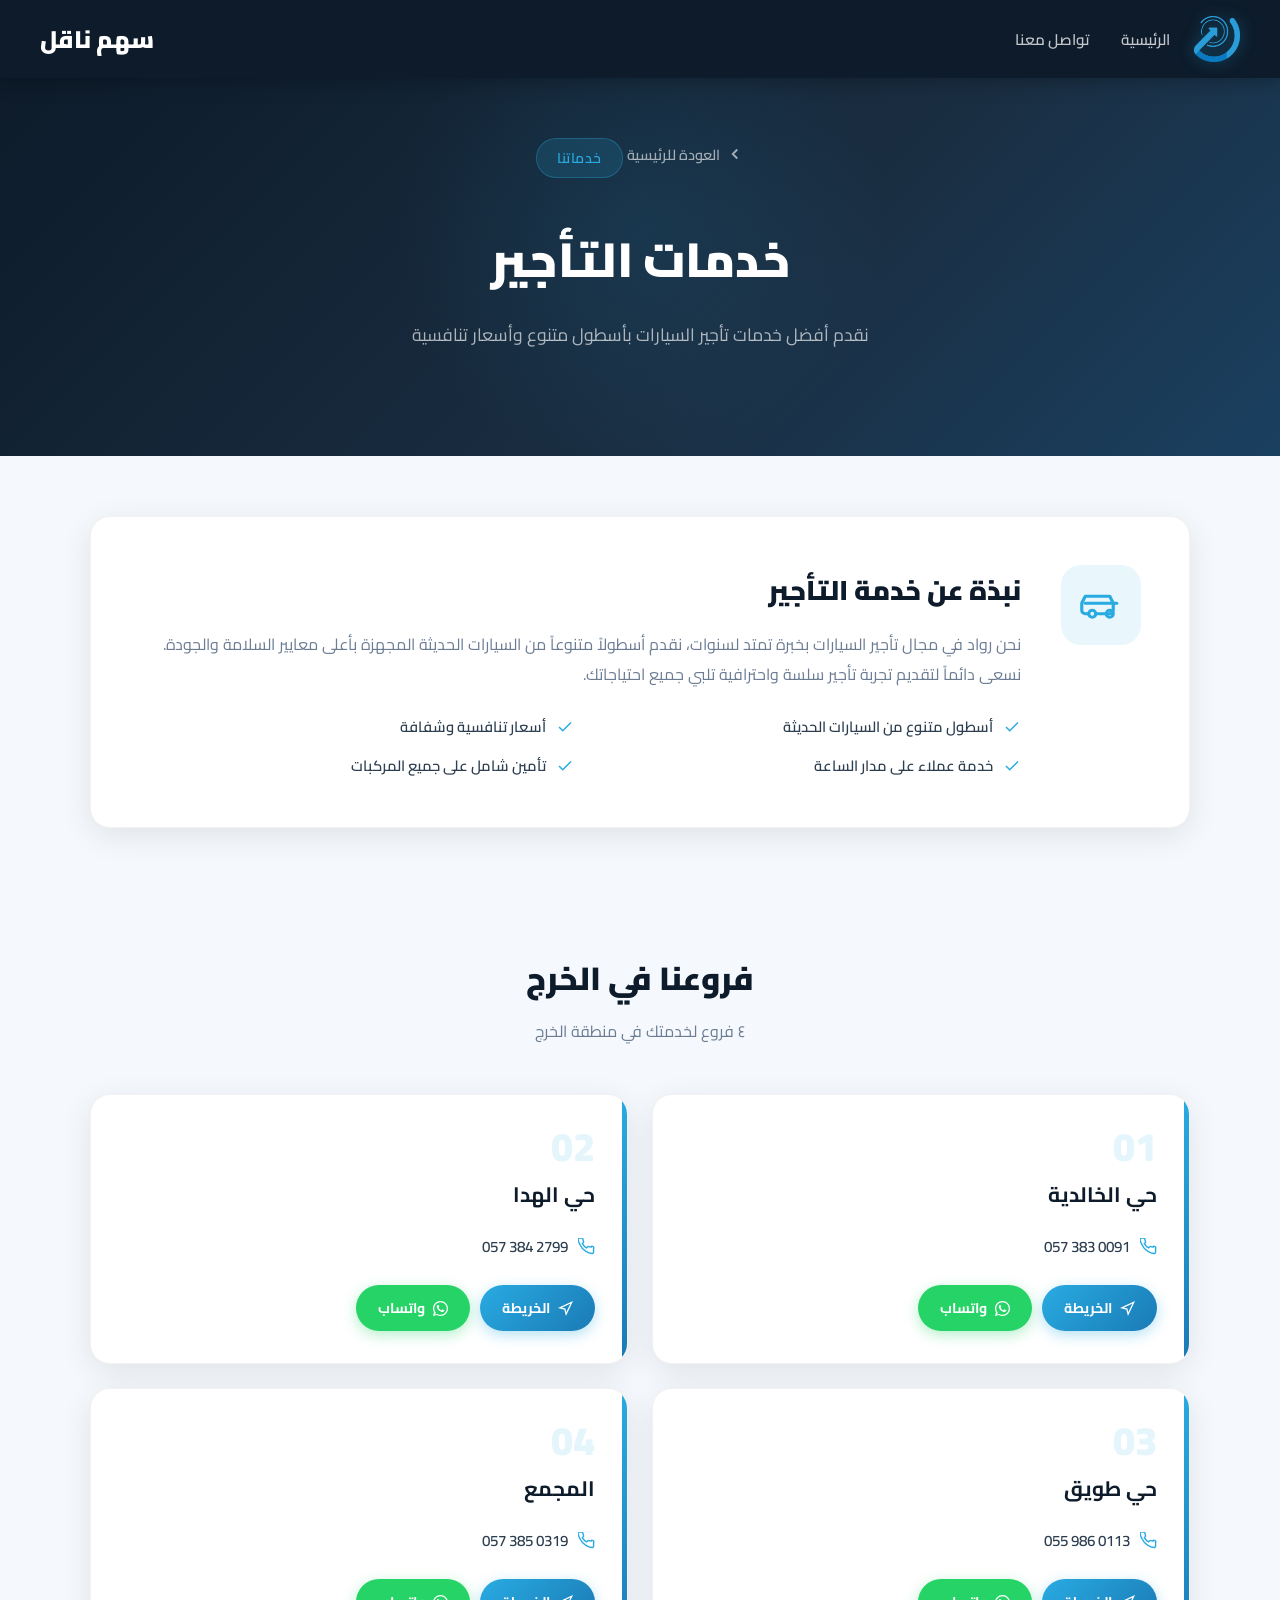
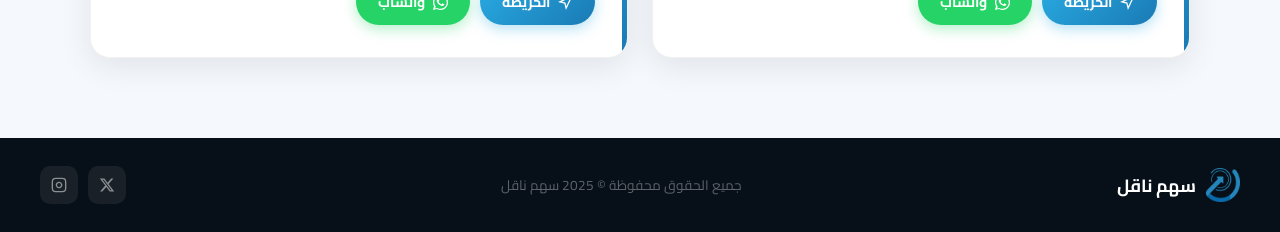
==== rental.html @ f38960c4 "8" ====
<!DOCTYPE html>
<html lang="ar" dir="rtl">
<head>
    <meta charset="UTF-8">
    <meta name="viewport" content="width=device-width, initial-scale=1.0">
    <title>خدمات التأجير — سهم ناقل</title>
    <link href="https://fonts.googleapis.com/css2?family=Cairo:wght@400;600;700;900&display=swap" rel="stylesheet">
    <link rel="icon" type="image/png" href="logo.png">
    <link rel="stylesheet" href="style.css">
    <link rel="stylesheet" href="rental.css">
</head>
<body>

    <!-- HEADER -->
    <header>
        <div class="header-inner">
            <div class="header-left">
                <img src="logo.png" alt="سهم ناقل" class="logo">
                <nav>
                    <a href="index.html">الرئيسية</a>
                    <a href="index.html#contact">تواصل معنا</a>
                </nav>
            </div>
            <div class="header-right">
                <span class="company-name">سهم ناقل</span>
            </div>
        </div>
    </header>

    <!-- HERO -->
    <section class="rental-hero">
        <div class="rental-hero-content">
            <a href="index.html" class="back-link">
                <svg viewBox="0 0 24 24" fill="none" stroke="currentColor" stroke-width="2.5"><polyline points="15 18 9 12 15 6"/></svg>
                العودة للرئيسية
            </a>
            <p class="hero-tag">خدماتنا</p>
            <h1>خدمات التأجير</h1>
            <p class="hero-sub">نقدم أفضل خدمات تأجير السيارات بأسطول متنوع وأسعار تنافسية</p>
        </div>
    </section>

    <!-- ABOUT -->
    <section class="rental-about">
        <div class="rental-container">
            <div class="about-card">
                <div class="about-icon">
                    <svg viewBox="0 0 24 24" fill="none" stroke="currentColor" stroke-width="1.8" stroke-linecap="round" stroke-linejoin="round"><path d="M5 17H3a2 2 0 01-2-2v-4l2-4h14l2 4v4a2 2 0 01-2 2h-2"/><circle cx="7" cy="17" r="2"/><circle cx="17" cy="17" r="2"/><path d="M9 17h6"/><path d="M3 11h18"/></svg>
                </div>
                <div class="about-text">
                    <h2>نبذة عن خدمة التأجير</h2>
                    <p>نحن رواد في مجال تأجير السيارات بخبرة تمتد لسنوات، نقدم أسطولاً متنوعاً من السيارات الحديثة المجهزة بأعلى معايير السلامة والجودة. نسعى دائماً لتقديم تجربة تأجير سلسة واحترافية تلبي جميع احتياجاتك.</p>
                    <div class="about-features">
                        <div class="feature-item">
                            <svg viewBox="0 0 24 24" fill="none" stroke="currentColor" stroke-width="2"><polyline points="20 6 9 17 4 12"/></svg>
                            أسطول متنوع من السيارات الحديثة
                        </div>
                        <div class="feature-item">
                            <svg viewBox="0 0 24 24" fill="none" stroke="currentColor" stroke-width="2"><polyline points="20 6 9 17 4 12"/></svg>
                            أسعار تنافسية وشفافة
                        </div>
                        <div class="feature-item">
                            <svg viewBox="0 0 24 24" fill="none" stroke="currentColor" stroke-width="2"><polyline points="20 6 9 17 4 12"/></svg>
                            خدمة عملاء على مدار الساعة
                        </div>
                        <div class="feature-item">
                            <svg viewBox="0 0 24 24" fill="none" stroke="currentColor" stroke-width="2"><polyline points="20 6 9 17 4 12"/></svg>
                            تأمين شامل على جميع المركبات
                        </div>
                    </div>
                </div>
            </div>
        </div>
    </section>

    <!-- BRANCHES -->
    <section class="rental-branches">
        <div class="rental-container">
            <div class="section-header">
                <h2>فروعنا في الخرج</h2>
                <p>٤ فروع لخدمتك في منطقة الخرج</p>
            </div>

            <div class="branches-grid">

                <div class="branch-card">
                    <div class="branch-num">01</div>
                    <h3 class="branch-name">حي الخالدية</h3>
                    <div class="branch-info">
                        <div class="branch-detail">
                            <svg viewBox="0 0 24 24" fill="none" stroke="currentColor" stroke-width="2"><path d="M22 16.92v3a2 2 0 01-2.18 2 19.79 19.79 0 01-8.63-3.07A19.5 19.5 0 013.07 9.81a19.79 19.79 0 01-3.07-8.68A2 2 0 012 .18h3a2 2 0 012 1.72c.127.96.361 1.903.7 2.81a2 2 0 01-.45 2.11L6.09 7.91a16 16 0 006 6l1.27-1.27a2 2 0 012.11-.45c.907.339 1.85.573 2.81.7A2 2 0 0122 14.92z"/></svg>
                            <span dir="ltr">057 383 0091</span>
                        </div>
                    </div>
                    <div class="branch-btns">
                        <a href="https://maps.app.goo.gl/MuCkcdyz6CaAotH26" target="_blank" class="branch-map-btn">
                            <svg viewBox="0 0 24 24" fill="none" stroke="currentColor" stroke-width="2"><polygon points="3 11 22 2 13 21 11 13 3 11"/></svg>
                            الخريطة
                        </a>
                        <a href="https://wa.me/966573830091" target="_blank" class="branch-wa-btn">
                            <svg viewBox="0 0 24 24" fill="currentColor"><path d="M17.472 14.382c-.297-.149-1.758-.867-2.03-.967-.273-.099-.471-.148-.67.15-.197.297-.767.966-.94 1.164-.173.199-.347.223-.644.075-.297-.15-1.255-.463-2.39-1.475-.883-.788-1.48-1.761-1.653-2.059-.173-.297-.018-.458.13-.606.134-.133.298-.347.446-.52.149-.174.198-.298.298-.497.099-.198.05-.371-.025-.52-.075-.149-.669-1.612-.916-2.207-.242-.579-.487-.5-.669-.51-.173-.008-.371-.01-.57-.01-.198 0-.52.074-.792.372-.272.297-1.04 1.016-1.04 2.479 0 1.462 1.065 2.875 1.213 3.074.149.198 2.096 3.2 5.077 4.487.709.306 1.262.489 1.694.625.712.227 1.36.195 1.871.118.571-.085 1.758-.719 2.006-1.413.248-.694.248-1.289.173-1.413-.074-.124-.272-.198-.57-.347z"/><path d="M12 0C5.373 0 0 5.373 0 12c0 2.125.557 4.126 1.533 5.867L0 24l6.302-1.519A11.935 11.935 0 0012 24c6.627 0 12-5.373 12-12S18.627 0 12 0zm0 22c-1.846 0-3.574-.493-5.065-1.355L3.5 21.5l.878-3.348A9.953 9.953 0 012 12C2 6.477 6.477 2 12 2s10 4.477 10 10-4.477 10-10 10z"/></svg>
                            واتساب
                        </a>
                    </div>
                </div>

                <div class="branch-card">
                    <div class="branch-num">02</div>
                    <h3 class="branch-name">حي الهدا</h3>
                    <div class="branch-info">
                        <div class="branch-detail">
                            <svg viewBox="0 0 24 24" fill="none" stroke="currentColor" stroke-width="2"><path d="M22 16.92v3a2 2 0 01-2.18 2 19.79 19.79 0 01-8.63-3.07A19.5 19.5 0 013.07 9.81a19.79 19.79 0 01-3.07-8.68A2 2 0 012 .18h3a2 2 0 012 1.72c.127.96.361 1.903.7 2.81a2 2 0 01-.45 2.11L6.09 7.91a16 16 0 006 6l1.27-1.27a2 2 0 012.11-.45c.907.339 1.85.573 2.81.7A2 2 0 0122 14.92z"/></svg>
                            <span dir="ltr">057 384 2799</span>
                        </div>
                    </div>
                    <div class="branch-btns">
                        <a href="https://maps.app.goo.gl/yJGDzLQzuZHPY6g26" target="_blank" class="branch-map-btn">
                            <svg viewBox="0 0 24 24" fill="none" stroke="currentColor" stroke-width="2"><polygon points="3 11 22 2 13 21 11 13 3 11"/></svg>
                            الخريطة
                        </a>
                        <a href="https://wa.me/966573842799" target="_blank" class="branch-wa-btn">
                            <svg viewBox="0 0 24 24" fill="currentColor"><path d="M17.472 14.382c-.297-.149-1.758-.867-2.03-.967-.273-.099-.471-.148-.67.15-.197.297-.767.966-.94 1.164-.173.199-.347.223-.644.075-.297-.15-1.255-.463-2.39-1.475-.883-.788-1.48-1.761-1.653-2.059-.173-.297-.018-.458.13-.606.134-.133.298-.347.446-.52.149-.174.198-.298.298-.497.099-.198.05-.371-.025-.52-.075-.149-.669-1.612-.916-2.207-.242-.579-.487-.5-.669-.51-.173-.008-.371-.01-.57-.01-.198 0-.52.074-.792.372-.272.297-1.04 1.016-1.04 2.479 0 1.462 1.065 2.875 1.213 3.074.149.198 2.096 3.2 5.077 4.487.709.306 1.262.489 1.694.625.712.227 1.36.195 1.871.118.571-.085 1.758-.719 2.006-1.413.248-.694.248-1.289.173-1.413-.074-.124-.272-.198-.57-.347z"/><path d="M12 0C5.373 0 0 5.373 0 12c0 2.125.557 4.126 1.533 5.867L0 24l6.302-1.519A11.935 11.935 0 0012 24c6.627 0 12-5.373 12-12S18.627 0 12 0zm0 22c-1.846 0-3.574-.493-5.065-1.355L3.5 21.5l.878-3.348A9.953 9.953 0 012 12C2 6.477 6.477 2 12 2s10 4.477 10 10-4.477 10-10 10z"/></svg>
                            واتساب
                        </a>
                    </div>
                </div>

                <div class="branch-card">
                    <div class="branch-num">03</div>
                    <h3 class="branch-name">حي طويق</h3>
                    <div class="branch-info">
                        <div class="branch-detail">
                            <svg viewBox="0 0 24 24" fill="none" stroke="currentColor" stroke-width="2"><path d="M22 16.92v3a2 2 0 01-2.18 2 19.79 19.79 0 01-8.63-3.07A19.5 19.5 0 013.07 9.81a19.79 19.79 0 01-3.07-8.68A2 2 0 012 .18h3a2 2 0 012 1.72c.127.96.361 1.903.7 2.81a2 2 0 01-.45 2.11L6.09 7.91a16 16 0 006 6l1.27-1.27a2 2 0 012.11-.45c.907.339 1.85.573 2.81.7A2 2 0 0122 14.92z"/></svg>
                            <span dir="ltr">055 986 0113</span>
                        </div>
                    </div>
                    <div class="branch-btns">
                        <a href="https://maps.app.goo.gl/DfvDudQks58L1bej6" target="_blank" class="branch-map-btn">
                            <svg viewBox="0 0 24 24" fill="none" stroke="currentColor" stroke-width="2"><polygon points="3 11 22 2 13 21 11 13 3 11"/></svg>
                            الخريطة
                        </a>
                        <a href="https://wa.me/966559860113" target="_blank" class="branch-wa-btn">
                            <svg viewBox="0 0 24 24" fill="currentColor"><path d="M17.472 14.382c-.297-.149-1.758-.867-2.03-.967-.273-.099-.471-.148-.67.15-.197.297-.767.966-.94 1.164-.173.199-.347.223-.644.075-.297-.15-1.255-.463-2.39-1.475-.883-.788-1.48-1.761-1.653-2.059-.173-.297-.018-.458.13-.606.134-.133.298-.347.446-.52.149-.174.198-.298.298-.497.099-.198.05-.371-.025-.52-.075-.149-.669-1.612-.916-2.207-.242-.579-.487-.5-.669-.51-.173-.008-.371-.01-.57-.01-.198 0-.52.074-.792.372-.272.297-1.04 1.016-1.04 2.479 0 1.462 1.065 2.875 1.213 3.074.149.198 2.096 3.2 5.077 4.487.709.306 1.262.489 1.694.625.712.227 1.36.195 1.871.118.571-.085 1.758-.719 2.006-1.413.248-.694.248-1.289.173-1.413-.074-.124-.272-.198-.57-.347z"/><path d="M12 0C5.373 0 0 5.373 0 12c0 2.125.557 4.126 1.533 5.867L0 24l6.302-1.519A11.935 11.935 0 0012 24c6.627 0 12-5.373 12-12S18.627 0 12 0zm0 22c-1.846 0-3.574-.493-5.065-1.355L3.5 21.5l.878-3.348A9.953 9.953 0 012 12C2 6.477 6.477 2 12 2s10 4.477 10 10-4.477 10-10 10z"/></svg>
                            واتساب
                        </a>
                    </div>
                </div>

                <div class="branch-card">
                    <div class="branch-num">04</div>
                    <h3 class="branch-name">المجمع</h3>
                    <div class="branch-info">
                        <div class="branch-detail">
                            <svg viewBox="0 0 24 24" fill="none" stroke="currentColor" stroke-width="2"><path d="M22 16.92v3a2 2 0 01-2.18 2 19.79 19.79 0 01-8.63-3.07A19.5 19.5 0 013.07 9.81a19.79 19.79 0 01-3.07-8.68A2 2 0 012 .18h3a2 2 0 012 1.72c.127.96.361 1.903.7 2.81a2 2 0 01-.45 2.11L6.09 7.91a16 16 0 006 6l1.27-1.27a2 2 0 012.11-.45c.907.339 1.85.573 2.81.7A2 2 0 0122 14.92z"/></svg>
                            <span dir="ltr">057 385 0319</span>
                        </div>
                    </div>
                    <div class="branch-btns">
                        <a href="https://maps.app.goo.gl/ePwXiefKut1Sjyes8" target="_blank" class="branch-map-btn">
                            <svg viewBox="0 0 24 24" fill="none" stroke="currentColor" stroke-width="2"><polygon points="3 11 22 2 13 21 11 13 3 11"/></svg>
                            الخريطة
                        </a>
                        <a href="https://wa.me/966573850319" target="_blank" class="branch-wa-btn">
                            <svg viewBox="0 0 24 24" fill="currentColor"><path d="M17.472 14.382c-.297-.149-1.758-.867-2.03-.967-.273-.099-.471-.148-.67.15-.197.297-.767.966-.94 1.164-.173.199-.347.223-.644.075-.297-.15-1.255-.463-2.39-1.475-.883-.788-1.48-1.761-1.653-2.059-.173-.297-.018-.458.13-.606.134-.133.298-.347.446-.52.149-.174.198-.298.298-.497.099-.198.05-.371-.025-.52-.075-.149-.669-1.612-.916-2.207-.242-.579-.487-.5-.669-.51-.173-.008-.371-.01-.57-.01-.198 0-.52.074-.792.372-.272.297-1.04 1.016-1.04 2.479 0 1.462 1.065 2.875 1.213 3.074.149.198 2.096 3.2 5.077 4.487.709.306 1.262.489 1.694.625.712.227 1.36.195 1.871.118.571-.085 1.758-.719 2.006-1.413.248-.694.248-1.289.173-1.413-.074-.124-.272-.198-.57-.347z"/><path d="M12 0C5.373 0 0 5.373 0 12c0 2.125.557 4.126 1.533 5.867L0 24l6.302-1.519A11.935 11.935 0 0012 24c6.627 0 12-5.373 12-12S18.627 0 12 0zm0 22c-1.846 0-3.574-.493-5.065-1.355L3.5 21.5l.878-3.348A9.953 9.953 0 012 12C2 6.477 6.477 2 12 2s10 4.477 10 10-4.477 10-10 10z"/></svg>
                            واتساب
                        </a>
                    </div>
                </div>

            </div>
        </div>
    </section>

    <!-- FOOTER -->
    <footer>
        <div class="footer-inner">
            <div class="footer-brand">
                <img src="logo.png" alt="سهم ناقل" class="footer-logo">
                <span>سهم ناقل</span>
            </div>
            <p class="footer-copy">جميع الحقوق محفوظة &copy; 2025 سهم ناقل</p>
            <div class="social-links">
                <a href="#" class="social-btn">
                    <svg viewBox="0 0 24 24" fill="currentColor"><path d="M18.244 2.25h3.308l-7.227 8.26 8.502 11.24H16.17l-5.214-6.817L4.99 21.75H1.68l7.73-8.835L1.254 2.25H8.08l4.713 6.231zm-1.161 17.52h1.833L7.084 4.126H5.117z"/></svg>
                </a>
                <a href="#" class="social-btn">
                    <svg viewBox="0 0 24 24" fill="none" stroke="currentColor" stroke-width="2"><rect x="2" y="2" width="20" height="20" rx="5" ry="5"/><path d="M16 11.37A4 4 0 1112.63 8 4 4 0 0116 11.37z"/><line x1="17.5" y1="6.5" x2="17.51" y2="6.5"/></svg>
                </a>
            </div>
        </div>
    </footer>

</body>
</html>
---- style.css ----
:root {
    --blue: #29ABE2;
    --blue-dark: #1a7ab5;
    --navy: #0d1b2a;
    --navy-mid: #1a2e42;
    --text: #2c3e50;
    --text-light: #6b7c93;
    --bg: #f5f8fc;
    --white: #ffffff;
    --radius: 20px;
    --shadow: 0 8px 32px rgba(0,0,0,0.09);
}

* { margin: 0; padding: 0; box-sizing: border-box; }

/* ===== SPLASH SCREEN ===== */
#splash {
    position: fixed;
    inset: 0;
    background: var(--navy);
    display: flex;
    align-items: center;
    justify-content: center;
    z-index: 9999;
    transition: opacity 0.7s ease, transform 0.7s ease;
}

#splash-logo {
    width: min(55vw, 55vh);
    height: min(55vw, 55vh);
    object-fit: contain;
    animation: splashPulse 1.4s ease forwards;
    filter: drop-shadow(0 0 60px rgba(41,171,226,0.5));
}

@keyframes splashPulse {
    0%   { opacity: 0; transform: scale(0.5) rotate(-180deg); }
    55%  { opacity: 1; transform: scale(1.08) rotate(8deg); }
    75%  { transform: scale(0.97) rotate(-3deg); }
    100% { opacity: 1; transform: scale(1) rotate(0deg); }
}

#splash.splash-hide {
    opacity: 0;
    transform: scale(1.08);
    pointer-events: none;
}

html { scroll-behavior: smooth; }

body {
    font-family: 'Cairo', sans-serif;
    background: var(--bg);
    color: var(--text);
    direction: rtl;
}

/* ===== HEADER ===== */
header {
    background: var(--navy);
    padding: 16px 40px;
    position: sticky;
    top: 0;
    z-index: 100;
    box-shadow: 0 2px 20px rgba(0,0,0,0.3);
}

.header-inner {
    max-width: 1200px;
    margin: 0 auto;
    display: flex;
    align-items: center;
    justify-content: space-between;
}

.header-left {
    display: flex;
    align-items: center;
    gap: 24px;
}

.header-right {
    display: flex;
    align-items: center;
    gap: 12px;
}

html[lang="ar"] .header-right {
    flex-direction: row-reverse;
}

.logo {
    width: 46px;
    height: 46px;
    object-fit: contain;
    filter: drop-shadow(0 0 8px rgba(41,171,226,0.4));
}

.company-name {
    font-size: 1.5rem;
    font-weight: 900;
    color: var(--white);
}

nav { display: flex; gap: 32px; }

.lang-btn {
    background: transparent;
    border: 1.5px solid rgba(255,255,255,0.35);
    color: rgba(255,255,255,0.75);
    padding: 5px 16px;
    border-radius: 20px;
    font-family: 'Cairo', sans-serif;
    font-size: 0.85rem;
    font-weight: 700;
    cursor: pointer;
    transition: background 0.2s, border-color 0.2s, color 0.2s;
    letter-spacing: 0.5px;
}

.lang-btn:hover {
    background: var(--blue);
    border-color: var(--blue);
    color: var(--white);
}

nav a {
    color: rgba(255,255,255,0.75);
    text-decoration: none;
    font-size: 0.95rem;
    font-weight: 600;
    transition: color 0.2s;
}

nav a:hover { color: var(--blue); }

/* ===== HERO ===== */
.hero {
    background: linear-gradient(135deg, var(--navy) 0%, var(--navy-mid) 60%, #1a4060 100%);
    min-height: 480px;
    display: flex;
    align-items: center;
    justify-content: center;
    text-align: center;
    position: relative;
    overflow: hidden;
    padding: 80px 24px;
}

.hero::before {
    content: '';
    position: absolute;
    width: 600px;
    height: 600px;
    background: radial-gradient(circle, rgba(41,171,226,0.12) 0%, transparent 70%);
    top: -150px;
    left: 50%;
    transform: translateX(-50%);
    pointer-events: none;
}

.hero::after {
    content: '';
    position: absolute;
    inset: 0;
    background: url("data:image/svg+xml,%3Csvg width='60' height='60' viewBox='0 0 60 60' xmlns='http://www.w3.org/2000/svg'%3E%3Cg fill='none' fill-rule='evenodd'%3E%3Cg fill='%2329ABE2' fill-opacity='0.03'%3E%3Cpath d='M36 34v-4h-2v4h-4v2h4v4h2v-4h4v-2h-4zm0-30V0h-2v4h-4v2h4v4h2V6h4V4h-4zM6 34v-4H4v4H0v2h4v4h2v-4h4v-2H6zM6 4V0H4v4H0v2h4v4h2V6h4V4H6z'/%3E%3C/g%3E%3C/g%3E%3C/svg%3E");
    pointer-events: none;
}

.hero-content {
    position: relative;
    z-index: 2;
    max-width: 700px;
}

/* ===== HERO ROTATING TEXT ===== */
#hero-rotating {
    display: inline-block;
    color: var(--blue);
    transition: opacity 0.4s ease, transform 0.4s ease;
}

#hero-rotating.hero-fade-out {
    opacity: 0;
    transform: translateY(12px);
}

.hero-tag {
    display: inline-block;
    background: rgba(41,171,226,0.15);
    color: var(--blue);
    border: 1px solid rgba(41,171,226,0.3);
    padding: 6px 20px;
    border-radius: 50px;
    font-size: 0.88rem;
    font-weight: 600;
    margin-bottom: 24px;
    letter-spacing: 0.5px;
}

.hero-content h1 {
    font-size: clamp(2.2rem, 5vw, 3.5rem);
    font-weight: 900;
    color: var(--white);
    line-height: 1.25;
    margin-bottom: 18px;
}

.hero-sub {
    color: rgba(255,255,255,0.65);
    font-size: 1.1rem;
    margin-bottom: 36px;
    line-height: 1.7;
}

.hero-btn {
    display: inline-block;
    background: linear-gradient(135deg, var(--blue), var(--blue-dark));
    color: var(--white);
    text-decoration: none;
    padding: 15px 40px;
    border-radius: 50px;
    font-size: 1rem;
    font-weight: 700;
    box-shadow: 0 8px 24px rgba(41,171,226,0.4);
    transition: transform 0.2s, box-shadow 0.2s;
}

.hero-btn:hover {
    transform: translateY(-2px);
    box-shadow: 0 12px 32px rgba(41,171,226,0.5);
}

/* ===== SERVICES SECTION ===== */
#services {
    max-width: 1150px;
    margin: 70px auto;
    padding: 0 24px;
}

.section-header {
    text-align: center;
    margin-bottom: 48px;
}

.section-header h2 {
    font-size: 2rem;
    font-weight: 900;
    color: var(--navy);
    margin-bottom: 8px;
}

.section-header p {
    color: var(--text-light);
    font-size: 1rem;
}

/* ===== CARDS GRID ===== */
.cards-grid {
    display: grid;
    grid-template-columns: repeat(2, 1fr);
    gap: 24px;
}

/* ===== CARD ===== */
.card {
    position: relative;
    background: var(--white);
    border-radius: var(--radius);
    min-height: 280px;
    display: flex;
    align-items: center;
    justify-content: center;
    box-shadow: var(--shadow);
    overflow: hidden;
    cursor: pointer;
    transition: transform 0.3s ease, box-shadow 0.3s ease;
    border: 1px solid rgba(0,0,0,0.05);
}

.card:hover {
    transform: translateY(-6px);
    box-shadow: 0 20px 50px rgba(41,171,226,0.18);
}

.card-accent {
    position: absolute;
    top: 0;
    right: 0;
    width: 5px;
    height: 100%;
    background: linear-gradient(180deg, var(--blue), var(--blue-dark));
    border-radius: 0 var(--radius) var(--radius) 0;
    transition: width 0.3s ease;
}

.card:hover .card-accent { width: 100%; border-radius: 0; }

.card-content {
    text-align: center;
    padding: 32px;
    position: relative;
    z-index: 1;
    transition: opacity 0.3s ease, transform 0.3s ease;
}

.card-num {
    font-size: 3.5rem;
    font-weight: 900;
    color: var(--blue);
    opacity: 0.12;
    line-height: 1;
    margin-bottom: 12px;
}

.card-content h3 {
    font-size: 1.7rem;
    font-weight: 700;
    color: var(--navy);
    margin-bottom: 10px;
}

.card-desc {
    color: var(--text-light);
    font-size: 0.92rem;
    line-height: 1.6;
}

/* ===== CARD ICON ===== */
.card-icon {
    width: 72px;
    height: 72px;
    background: rgba(41,171,226,0.1);
    border-radius: 20px;
    display: flex;
    align-items: center;
    justify-content: center;
    margin: 0 auto 16px;
    transition: background 0.3s ease;
}

.card-icon svg {
    width: 38px;
    height: 38px;
    color: var(--blue);
    transition: color 0.3s ease;
}

.card:hover .card-icon { background: rgba(255,255,255,0.15); }
.card:hover .card-icon svg { color: var(--white); }

/* ===== OVERLAY ===== */
.card-overlay {
    position: absolute;
    inset: 0;
    display: flex;
    flex-direction: column;
    align-items: center;
    justify-content: center;
    gap: 14px;
    opacity: 0;
    transition: opacity 0.35s ease;
    z-index: 2;
    padding: 28px;
}

.card:hover .card-overlay { opacity: 1; }
.card:hover .card-content { opacity: 0; transform: scale(0.95); }
.card.card-no-overlay:hover .card-content { opacity: 1; transform: scale(1); }

.overlay-title {
    color: rgba(255,255,255,0.9);
    font-size: 1rem;
    font-weight: 700;
    margin-bottom: 4px;
}

.option-btn {
    display: flex;
    align-items: center;
    justify-content: center;
    gap: 10px;
    width: 75%;
    padding: 13px 24px;
    border-radius: 50px;
    font-family: 'Cairo', sans-serif;
    font-size: 1rem;
    font-weight: 700;
    text-decoration: none;
    transition: transform 0.2s ease, background 0.2s ease, color 0.2s ease, box-shadow 0.2s ease;
    background: var(--white);
    color: var(--blue-dark);
}

.option-btn svg {
    width: 18px;
    height: 18px;
    flex-shrink: 0;
}

.option-btn.outline {
    background: transparent;
    color: var(--white);
    border: 2px solid rgba(255,255,255,0.6);
}

/* Maintenance overlay */
.maintenance-icon {
    width: 64px;
    height: 64px;
    background: rgba(255,255,255,0.15);
    border-radius: 50%;
    display: flex;
    align-items: center;
    justify-content: center;
    margin-bottom: 4px;
}

.maintenance-icon svg {
    width: 30px;
    height: 30px;
    color: var(--white);
}

.overlay-sub {
    color: rgba(255,255,255,0.6);
    font-size: 0.82rem;
    margin-top: -6px;
}

/* Login overlay */
.login-overlay { gap: 10px; }

.login-input {
    width: 80%;
    padding: 10px 18px;
    border-radius: 50px;
    border: 1.5px solid rgba(255,255,255,0.35);
    background: rgba(255,255,255,0.12);
    color: var(--white);
    font-family: 'Cairo', sans-serif;
    font-size: 0.88rem;
    text-align: center;
    outline: none;
    transition: border-color 0.2s, background 0.2s;
    pointer-events: auto;
}

.login-input::placeholder { color: rgba(255,255,255,0.5); }

.login-input:focus {
    border-color: rgba(255,255,255,0.75);
    background: rgba(255,255,255,0.2);
}

.login-btn { width: 80%; margin-top: 2px; }

.option-btn:hover {
    transform: scale(1.05);
    background: var(--white);
    color: var(--navy);
    box-shadow: 0 6px 24px rgba(255,255,255,0.55);
}

.option-btn.outline:hover {
    transform: scale(1.05);
    background: var(--blue);
    border-color: var(--blue);
    color: var(--white);
    box-shadow: 0 6px 20px rgba(41,171,226,0.45);
}

/* ===== CONTACT SECTION ===== */
.contact-section {
    background: var(--navy);
    padding: 80px 24px;
    margin-top: 20px;
}

.contact-inner {
    max-width: 1100px;
    margin: 0 auto;
}

.contact-text {
    text-align: center;
    margin-bottom: 50px;
}

.contact-text h2 {
    font-size: 2rem;
    font-weight: 900;
    color: var(--white);
    margin-bottom: 10px;
}

.contact-text p {
    color: rgba(255,255,255,0.55);
    font-size: 1rem;
}

.contact-cards {
    display: grid;
    grid-template-columns: repeat(4, 1fr);
    gap: 20px;
}

.contact-card {
    background: rgba(255,255,255,0.06);
    border: 1px solid rgba(255,255,255,0.1);
    border-radius: 16px;
    padding: 28px 20px;
    display: flex;
    align-items: center;
    gap: 16px;
    text-decoration: none;
    transition: background 0.25s ease, transform 0.25s ease, border-color 0.25s ease;
}

.contact-card:hover {
    background: rgba(41,171,226,0.12);
    border-color: rgba(41,171,226,0.4);
    transform: translateY(-3px);
}

.contact-card.whatsapp:hover {
    background: rgba(37,211,102,0.1);
    border-color: rgba(37,211,102,0.35);
}

.contact-icon {
    width: 48px;
    height: 48px;
    background: rgba(41,171,226,0.15);
    border-radius: 12px;
    display: flex;
    align-items: center;
    justify-content: center;
    flex-shrink: 0;
}

.contact-icon svg {
    width: 22px;
    height: 22px;
    color: var(--blue);
}

.contact-card.whatsapp .contact-icon {
    background: rgba(37,211,102,0.12);
}

.contact-card.whatsapp .contact-icon svg { color: #25D366; }

.contact-label {
    font-size: 0.78rem;
    color: rgba(255,255,255,0.45);
    font-weight: 600;
    margin-bottom: 4px;
}

.contact-value {
    font-size: 0.92rem;
    color: var(--white);
    font-weight: 700;
}

/* ===== FOOTER ===== */
footer {
    background: #070f18;
    padding: 28px 40px;
}

.footer-inner {
    max-width: 1200px;
    margin: 0 auto;
    display: flex;
    align-items: center;
    justify-content: space-between;
    gap: 20px;
    flex-wrap: wrap;
}

.footer-brand {
    display: flex;
    align-items: center;
    gap: 10px;
    color: var(--white);
    font-size: 1.1rem;
    font-weight: 700;
}

.footer-logo {
    width: 34px;
    height: 34px;
    object-fit: contain;
    opacity: 0.85;
}

.footer-copy {
    color: rgba(255,255,255,0.35);
    font-size: 0.85rem;
}

.social-links { display: flex; gap: 10px; }

.social-btn {
    width: 38px;
    height: 38px;
    border-radius: 10px;
    background: rgba(255,255,255,0.07);
    display: flex;
    align-items: center;
    justify-content: center;
    color: rgba(255,255,255,0.5);
    transition: background 0.2s, color 0.2s;
    text-decoration: none;
}

.social-btn svg { width: 16px; height: 16px; }

.social-btn:hover {
    background: var(--blue);
    color: var(--white);
}

/* ===== BACK TO TOP ===== */
#back-to-top {
    position: fixed;
    bottom: 32px;
    left: 32px;
    width: 48px;
    height: 48px;
    border-radius: 50%;
    background: linear-gradient(135deg, var(--blue), var(--blue-dark));
    color: var(--white);
    border: none;
    cursor: pointer;
    display: flex;
    align-items: center;
    justify-content: center;
    box-shadow: 0 6px 20px rgba(41,171,226,0.4);
    opacity: 0;
    transform: translateY(16px);
    transition: opacity 0.3s ease, transform 0.3s ease;
    z-index: 500;
    pointer-events: none;
}

#back-to-top svg { width: 20px; height: 20px; }

#back-to-top.visible {
    opacity: 1;
    transform: translateY(0);
    pointer-events: auto;
}

#back-to-top:hover {
    transform: translateY(-3px);
    box-shadow: 0 10px 28px rgba(41,171,226,0.55);
}

/* ===== RESPONSIVE ===== */
@media (max-width: 900px) {
    .contact-cards { grid-template-columns: repeat(2, 1fr); }
}

@media (max-width: 640px) {
    header { padding: 14px 20px; }
    nav { display: none; }
    .hero { padding: 60px 20px; }
    .cards-grid { grid-template-columns: 1fr; }
    .contact-cards { grid-template-columns: 1fr; }
    .footer-inner { flex-direction: column; text-align: center; gap: 14px; }
    .card { min-height: 220px; }
}
---- rental.css ----
/* ===== RENTAL PAGE ===== */

.rental-hero {
    background: linear-gradient(135deg, var(--navy) 0%, var(--navy-mid) 60%, #1a4060 100%);
    padding: 60px 24px 70px;
    text-align: center;
    position: relative;
    overflow: hidden;
}

.rental-hero::before {
    content: '';
    position: absolute;
    width: 500px;
    height: 500px;
    background: radial-gradient(circle, rgba(41,171,226,0.1) 0%, transparent 70%);
    top: -100px;
    left: 50%;
    transform: translateX(-50%);
    pointer-events: none;
}

.rental-hero-content {
    position: relative;
    z-index: 2;
    max-width: 700px;
    margin: 0 auto;
}

.back-link {
    display: inline-flex;
    align-items: center;
    gap: 6px;
    color: rgba(255,255,255,0.6);
    text-decoration: none;
    font-size: 0.9rem;
    font-weight: 600;
    margin-bottom: 24px;
    transition: color 0.2s;
}

.back-link svg { width: 18px; height: 18px; }
.back-link:hover { color: var(--blue); }

.rental-hero h1 {
    font-size: clamp(2rem, 5vw, 3rem);
    font-weight: 900;
    color: var(--white);
    margin: 12px 0 16px;
}

/* ===== ABOUT ===== */
.rental-about {
    padding: 60px 24px;
    background: var(--bg);
}

.rental-container {
    max-width: 1100px;
    margin: 0 auto;
}

.about-card {
    background: var(--white);
    border-radius: var(--radius);
    padding: 48px;
    box-shadow: var(--shadow);
    display: flex;
    gap: 40px;
    align-items: flex-start;
    border: 1px solid rgba(0,0,0,0.05);
}

.about-icon {
    width: 80px;
    height: 80px;
    background: rgba(41,171,226,0.1);
    border-radius: 20px;
    display: flex;
    align-items: center;
    justify-content: center;
    flex-shrink: 0;
}

.about-icon svg {
    width: 42px;
    height: 42px;
    color: var(--blue);
}

.about-text h2 {
    font-size: 1.7rem;
    font-weight: 900;
    color: var(--navy);
    margin-bottom: 14px;
}

.about-text p {
    color: var(--text-light);
    font-size: 1rem;
    line-height: 1.85;
    margin-bottom: 24px;
}

.about-features {
    display: grid;
    grid-template-columns: 1fr 1fr;
    gap: 12px;
}

.feature-item {
    display: flex;
    align-items: center;
    gap: 10px;
    font-size: 0.92rem;
    font-weight: 600;
    color: var(--text);
}

.feature-item svg {
    width: 18px;
    height: 18px;
    color: var(--blue);
    flex-shrink: 0;
}

/* ===== BRANCHES ===== */
.rental-branches {
    padding: 60px 24px 80px;
    background: var(--bg);
}

.branches-grid {
    display: grid;
    grid-template-columns: repeat(2, 1fr);
    gap: 24px;
    margin-top: 40px;
}

.branch-card {
    background: var(--white);
    border-radius: var(--radius);
    padding: 32px;
    box-shadow: var(--shadow);
    border: 1px solid rgba(0,0,0,0.05);
    transition: transform 0.25s ease, box-shadow 0.25s ease;
    position: relative;
    overflow: hidden;
}

.branch-card::before {
    content: '';
    position: absolute;
    top: 0;
    right: 0;
    width: 5px;
    height: 100%;
    background: linear-gradient(180deg, var(--blue), var(--blue-dark));
    border-radius: 0 var(--radius) var(--radius) 0;
}

.branch-card:hover {
    transform: translateY(-5px);
    box-shadow: 0 20px 50px rgba(41,171,226,0.15);
}

.branch-num {
    font-size: 2.5rem;
    font-weight: 900;
    color: var(--blue);
    opacity: 0.12;
    line-height: 1;
    margin-bottom: 8px;
}

.branch-name {
    font-size: 1.3rem;
    font-weight: 700;
    color: var(--navy);
    margin-bottom: 18px;
}

.branch-info {
    display: flex;
    flex-direction: column;
    gap: 10px;
    margin-bottom: 24px;
}

.branch-detail {
    display: flex;
    align-items: center;
    gap: 10px;
    font-size: 0.95rem;
    color: var(--text);
    font-weight: 600;
}

.branch-detail svg {
    width: 17px;
    height: 17px;
    color: var(--blue);
    flex-shrink: 0;
}

.branch-btns {
    display: flex;
    gap: 10px;
}

.branch-map-btn {
    display: inline-flex;
    align-items: center;
    gap: 8px;
    background: linear-gradient(135deg, var(--blue), var(--blue-dark));
    color: var(--white);
    text-decoration: none;
    padding: 10px 22px;
    border-radius: 50px;
    font-size: 0.88rem;
    font-weight: 700;
    transition: transform 0.2s, box-shadow 0.2s;
    box-shadow: 0 4px 14px rgba(41,171,226,0.35);
}

.branch-map-btn svg { width: 15px; height: 15px; }
.branch-map-btn:hover { transform: translateY(-2px); box-shadow: 0 8px 20px rgba(41,171,226,0.45); }

.branch-wa-btn {
    display: inline-flex;
    align-items: center;
    gap: 8px;
    background: #25D366;
    color: var(--white);
    text-decoration: none;
    padding: 10px 22px;
    border-radius: 50px;
    font-size: 0.88rem;
    font-weight: 700;
    transition: transform 0.2s, box-shadow 0.2s;
    box-shadow: 0 4px 14px rgba(37,211,102,0.35);
}

.branch-wa-btn svg { width: 15px; height: 15px; }
.branch-wa-btn:hover { transform: translateY(-2px); box-shadow: 0 8px 20px rgba(37,211,102,0.45); }

/* ===== RESPONSIVE ===== */
@media (max-width: 768px) {
    .about-card { flex-direction: column; padding: 28px; gap: 24px; }
    .about-features { grid-template-columns: 1fr; }
    .branches-grid { grid-template-columns: 1fr; }
}
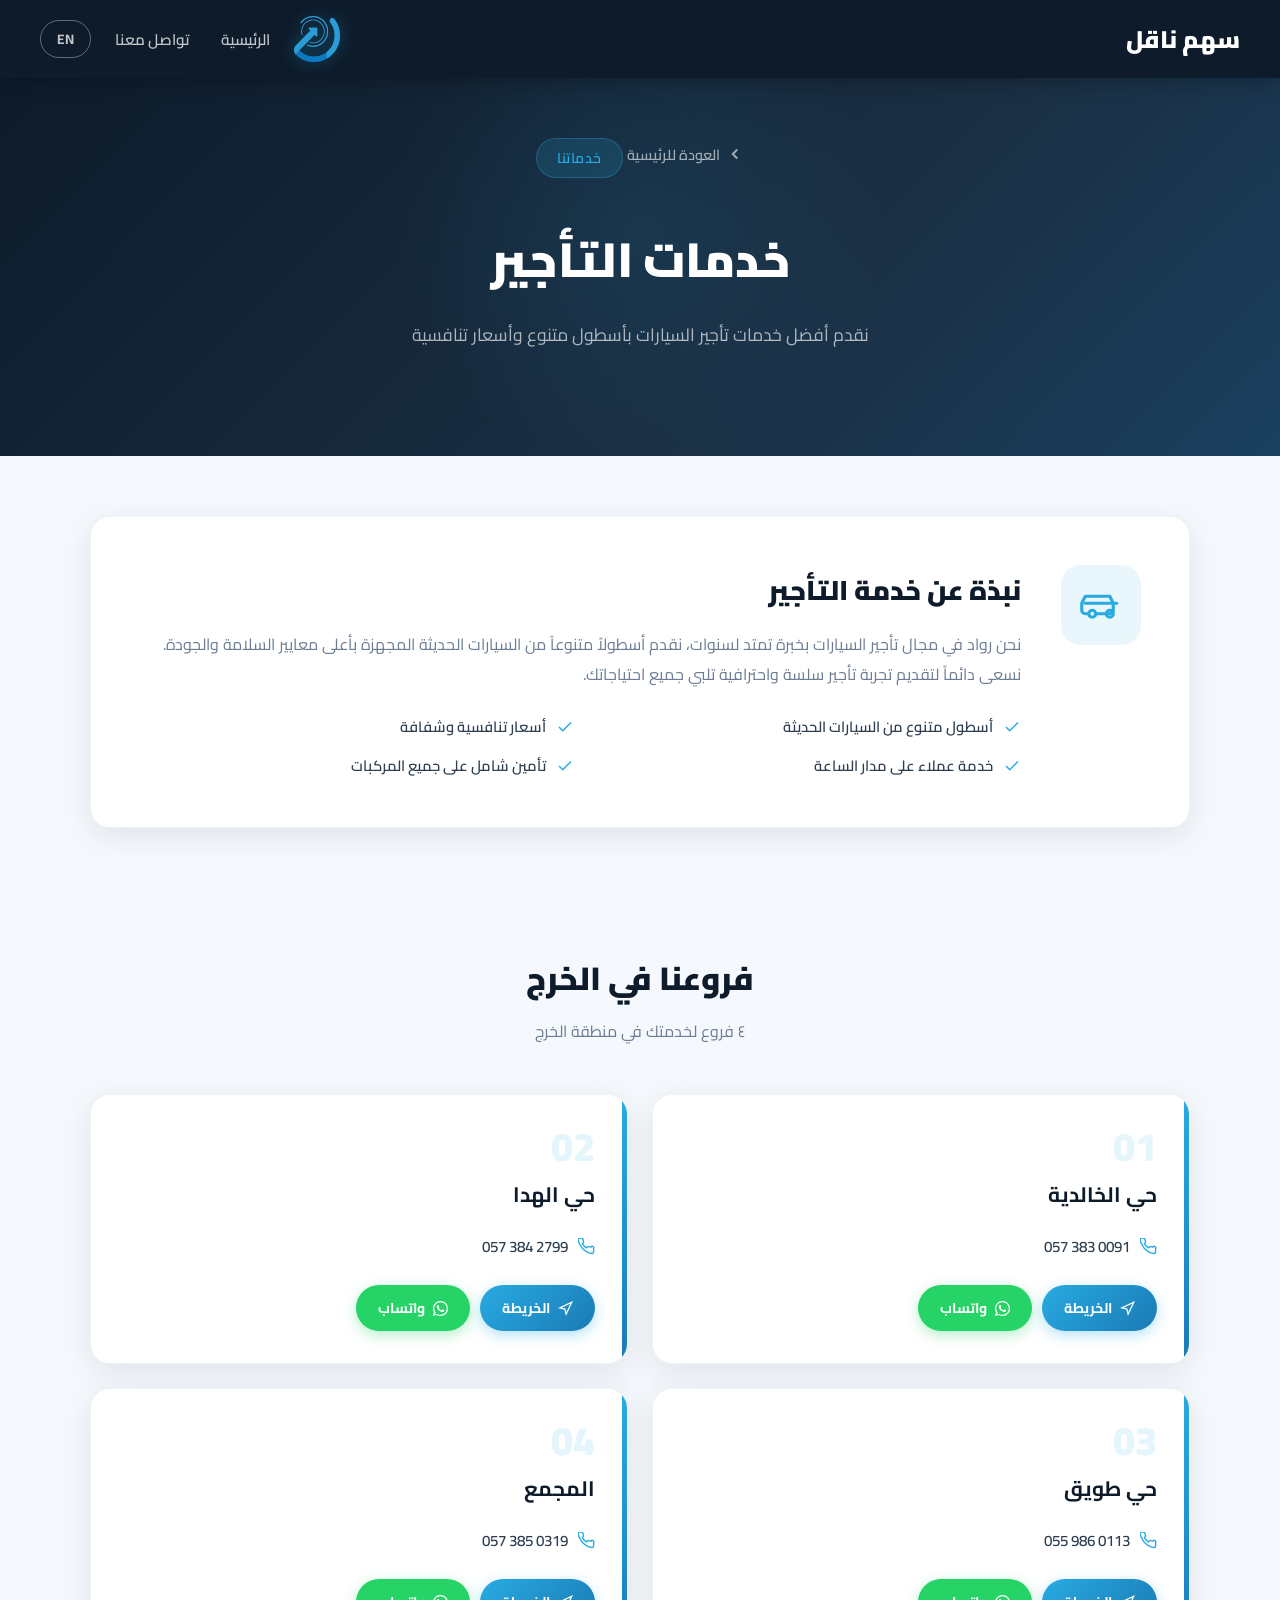
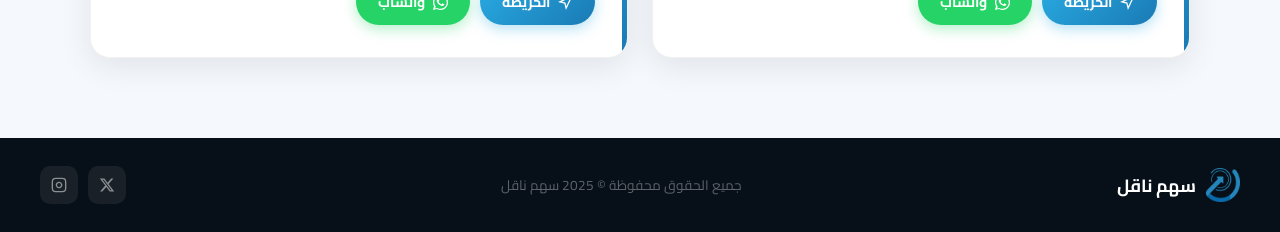
==== commit 75a9b8eb: "9" ====
--- a/rental.html
+++ b/rental.html
@@ -14,15 +14,20 @@
     <!-- HEADER -->
     <header>
         <div class="header-inner">
+            <div class="header-right">
+                <a href="index.html" class="company-link">
+                    <span class="company-name" data-i18n="company_name">سهم ناقل</span>
+                </a>
+            </div>
             <div class="header-left">
-                <img src="logo.png" alt="سهم ناقل" class="logo">
+                <a href="index.html" class="logo-link">
+                    <img src="logo.png" alt="سهم ناقل" class="logo">
+                </a>
                 <nav>
-                    <a href="index.html">الرئيسية</a>
-                    <a href="index.html#contact">تواصل معنا</a>
+                    <a href="index.html" data-i18n="nav_home">الرئيسية</a>
+                    <a href="index.html#contact" data-i18n="nav_contact">تواصل معنا</a>
                 </nav>
-            </div>
-            <div class="header-right">
-                <span class="company-name">سهم ناقل</span>
+                <button id="lang-toggle" class="lang-btn">EN</button>
             </div>
         </div>
     </header>
@@ -30,13 +35,13 @@
     <!-- HERO -->
     <section class="rental-hero">
         <div class="rental-hero-content">
-            <a href="index.html" class="back-link">
+            <a href="index.html" class="back-link" id="back-link">
                 <svg viewBox="0 0 24 24" fill="none" stroke="currentColor" stroke-width="2.5"><polyline points="15 18 9 12 15 6"/></svg>
-                العودة للرئيسية
+                <span data-i18n="back_link">العودة للرئيسية</span>
             </a>
-            <p class="hero-tag">خدماتنا</p>
-            <h1>خدمات التأجير</h1>
-            <p class="hero-sub">نقدم أفضل خدمات تأجير السيارات بأسطول متنوع وأسعار تنافسية</p>
+            <p class="hero-tag" data-i18n="hero_tag">خدماتنا</p>
+            <h1 data-i18n="hero_title">خدمات التأجير</h1>
+            <p class="hero-sub" data-i18n="hero_sub">نقدم أفضل خدمات تأجير السيارات بأسطول متنوع وأسعار تنافسية</p>
         </div>
     </section>
 
@@ -48,24 +53,24 @@
                     <svg viewBox="0 0 24 24" fill="none" stroke="currentColor" stroke-width="1.8" stroke-linecap="round" stroke-linejoin="round"><path d="M5 17H3a2 2 0 01-2-2v-4l2-4h14l2 4v4a2 2 0 01-2 2h-2"/><circle cx="7" cy="17" r="2"/><circle cx="17" cy="17" r="2"/><path d="M9 17h6"/><path d="M3 11h18"/></svg>
                 </div>
                 <div class="about-text">
-                    <h2>نبذة عن خدمة التأجير</h2>
-                    <p>نحن رواد في مجال تأجير السيارات بخبرة تمتد لسنوات، نقدم أسطولاً متنوعاً من السيارات الحديثة المجهزة بأعلى معايير السلامة والجودة. نسعى دائماً لتقديم تجربة تأجير سلسة واحترافية تلبي جميع احتياجاتك.</p>
+                    <h2 data-i18n="about_title">نبذة عن خدمة التأجير</h2>
+                    <p data-i18n="about_text">نحن رواد في مجال تأجير السيارات بخبرة تمتد لسنوات، نقدم أسطولاً متنوعاً من السيارات الحديثة المجهزة بأعلى معايير السلامة والجودة. نسعى دائماً لتقديم تجربة تأجير سلسة واحترافية تلبي جميع احتياجاتك.</p>
                     <div class="about-features">
                         <div class="feature-item">
                             <svg viewBox="0 0 24 24" fill="none" stroke="currentColor" stroke-width="2"><polyline points="20 6 9 17 4 12"/></svg>
-                            أسطول متنوع من السيارات الحديثة
-                        </div>
-                        <div class="feature-item">
-                            <svg viewBox="0 0 24 24" fill="none" stroke="currentColor" stroke-width="2"><polyline points="20 6 9 17 4 12"/></svg>
-                            أسعار تنافسية وشفافة
-                        </div>
-                        <div class="feature-item">
-                            <svg viewBox="0 0 24 24" fill="none" stroke="currentColor" stroke-width="2"><polyline points="20 6 9 17 4 12"/></svg>
-                            خدمة عملاء على مدار الساعة
-                        </div>
-                        <div class="feature-item">
-                            <svg viewBox="0 0 24 24" fill="none" stroke="currentColor" stroke-width="2"><polyline points="20 6 9 17 4 12"/></svg>
-                            تأمين شامل على جميع المركبات
+                            <span data-i18n="feature1">أسطول متنوع من السيارات الحديثة</span>
+                        </div>
+                        <div class="feature-item">
+                            <svg viewBox="0 0 24 24" fill="none" stroke="currentColor" stroke-width="2"><polyline points="20 6 9 17 4 12"/></svg>
+                            <span data-i18n="feature2">أسعار تنافسية وشفافة</span>
+                        </div>
+                        <div class="feature-item">
+                            <svg viewBox="0 0 24 24" fill="none" stroke="currentColor" stroke-width="2"><polyline points="20 6 9 17 4 12"/></svg>
+                            <span data-i18n="feature3">خدمة عملاء على مدار الساعة</span>
+                        </div>
+                        <div class="feature-item">
+                            <svg viewBox="0 0 24 24" fill="none" stroke="currentColor" stroke-width="2"><polyline points="20 6 9 17 4 12"/></svg>
+                            <span data-i18n="feature4">تأمين شامل على جميع المركبات</span>
                         </div>
                     </div>
                 </div>
@@ -77,15 +82,15 @@
     <section class="rental-branches">
         <div class="rental-container">
             <div class="section-header">
-                <h2>فروعنا في الخرج</h2>
-                <p>٤ فروع لخدمتك في منطقة الخرج</p>
+                <h2 data-i18n="branches_title">فروعنا في الخرج</h2>
+                <p data-i18n="branches_sub">٤ فروع لخدمتك في منطقة الخرج</p>
             </div>
 
             <div class="branches-grid">
 
                 <div class="branch-card">
                     <div class="branch-num">01</div>
-                    <h3 class="branch-name">حي الخالدية</h3>
+                    <h3 class="branch-name" data-i18n="branch1_name">حي الخالدية</h3>
                     <div class="branch-info">
                         <div class="branch-detail">
                             <svg viewBox="0 0 24 24" fill="none" stroke="currentColor" stroke-width="2"><path d="M22 16.92v3a2 2 0 01-2.18 2 19.79 19.79 0 01-8.63-3.07A19.5 19.5 0 013.07 9.81a19.79 19.79 0 01-3.07-8.68A2 2 0 012 .18h3a2 2 0 012 1.72c.127.96.361 1.903.7 2.81a2 2 0 01-.45 2.11L6.09 7.91a16 16 0 006 6l1.27-1.27a2 2 0 012.11-.45c.907.339 1.85.573 2.81.7A2 2 0 0122 14.92z"/></svg>
@@ -95,18 +100,18 @@
                     <div class="branch-btns">
                         <a href="https://maps.app.goo.gl/MuCkcdyz6CaAotH26" target="_blank" class="branch-map-btn">
                             <svg viewBox="0 0 24 24" fill="none" stroke="currentColor" stroke-width="2"><polygon points="3 11 22 2 13 21 11 13 3 11"/></svg>
-                            الخريطة
+                            <span data-i18n="btn_map">الخريطة</span>
                         </a>
                         <a href="https://wa.me/966573830091" target="_blank" class="branch-wa-btn">
                             <svg viewBox="0 0 24 24" fill="currentColor"><path d="M17.472 14.382c-.297-.149-1.758-.867-2.03-.967-.273-.099-.471-.148-.67.15-.197.297-.767.966-.94 1.164-.173.199-.347.223-.644.075-.297-.15-1.255-.463-2.39-1.475-.883-.788-1.48-1.761-1.653-2.059-.173-.297-.018-.458.13-.606.134-.133.298-.347.446-.52.149-.174.198-.298.298-.497.099-.198.05-.371-.025-.52-.075-.149-.669-1.612-.916-2.207-.242-.579-.487-.5-.669-.51-.173-.008-.371-.01-.57-.01-.198 0-.52.074-.792.372-.272.297-1.04 1.016-1.04 2.479 0 1.462 1.065 2.875 1.213 3.074.149.198 2.096 3.2 5.077 4.487.709.306 1.262.489 1.694.625.712.227 1.36.195 1.871.118.571-.085 1.758-.719 2.006-1.413.248-.694.248-1.289.173-1.413-.074-.124-.272-.198-.57-.347z"/><path d="M12 0C5.373 0 0 5.373 0 12c0 2.125.557 4.126 1.533 5.867L0 24l6.302-1.519A11.935 11.935 0 0012 24c6.627 0 12-5.373 12-12S18.627 0 12 0zm0 22c-1.846 0-3.574-.493-5.065-1.355L3.5 21.5l.878-3.348A9.953 9.953 0 012 12C2 6.477 6.477 2 12 2s10 4.477 10 10-4.477 10-10 10z"/></svg>
-                            واتساب
+                            <span data-i18n="btn_whatsapp">واتساب</span>
                         </a>
                     </div>
                 </div>
 
                 <div class="branch-card">
                     <div class="branch-num">02</div>
-                    <h3 class="branch-name">حي الهدا</h3>
+                    <h3 class="branch-name" data-i18n="branch2_name">حي الهدا</h3>
                     <div class="branch-info">
                         <div class="branch-detail">
                             <svg viewBox="0 0 24 24" fill="none" stroke="currentColor" stroke-width="2"><path d="M22 16.92v3a2 2 0 01-2.18 2 19.79 19.79 0 01-8.63-3.07A19.5 19.5 0 013.07 9.81a19.79 19.79 0 01-3.07-8.68A2 2 0 012 .18h3a2 2 0 012 1.72c.127.96.361 1.903.7 2.81a2 2 0 01-.45 2.11L6.09 7.91a16 16 0 006 6l1.27-1.27a2 2 0 012.11-.45c.907.339 1.85.573 2.81.7A2 2 0 0122 14.92z"/></svg>
@@ -116,18 +121,18 @@
                     <div class="branch-btns">
                         <a href="https://maps.app.goo.gl/yJGDzLQzuZHPY6g26" target="_blank" class="branch-map-btn">
                             <svg viewBox="0 0 24 24" fill="none" stroke="currentColor" stroke-width="2"><polygon points="3 11 22 2 13 21 11 13 3 11"/></svg>
-                            الخريطة
+                            <span data-i18n="btn_map">الخريطة</span>
                         </a>
                         <a href="https://wa.me/966573842799" target="_blank" class="branch-wa-btn">
                             <svg viewBox="0 0 24 24" fill="currentColor"><path d="M17.472 14.382c-.297-.149-1.758-.867-2.03-.967-.273-.099-.471-.148-.67.15-.197.297-.767.966-.94 1.164-.173.199-.347.223-.644.075-.297-.15-1.255-.463-2.39-1.475-.883-.788-1.48-1.761-1.653-2.059-.173-.297-.018-.458.13-.606.134-.133.298-.347.446-.52.149-.174.198-.298.298-.497.099-.198.05-.371-.025-.52-.075-.149-.669-1.612-.916-2.207-.242-.579-.487-.5-.669-.51-.173-.008-.371-.01-.57-.01-.198 0-.52.074-.792.372-.272.297-1.04 1.016-1.04 2.479 0 1.462 1.065 2.875 1.213 3.074.149.198 2.096 3.2 5.077 4.487.709.306 1.262.489 1.694.625.712.227 1.36.195 1.871.118.571-.085 1.758-.719 2.006-1.413.248-.694.248-1.289.173-1.413-.074-.124-.272-.198-.57-.347z"/><path d="M12 0C5.373 0 0 5.373 0 12c0 2.125.557 4.126 1.533 5.867L0 24l6.302-1.519A11.935 11.935 0 0012 24c6.627 0 12-5.373 12-12S18.627 0 12 0zm0 22c-1.846 0-3.574-.493-5.065-1.355L3.5 21.5l.878-3.348A9.953 9.953 0 012 12C2 6.477 6.477 2 12 2s10 4.477 10 10-4.477 10-10 10z"/></svg>
-                            واتساب
+                            <span data-i18n="btn_whatsapp">واتساب</span>
                         </a>
                     </div>
                 </div>
 
                 <div class="branch-card">
                     <div class="branch-num">03</div>
-                    <h3 class="branch-name">حي طويق</h3>
+                    <h3 class="branch-name" data-i18n="branch3_name">حي طويق</h3>
                     <div class="branch-info">
                         <div class="branch-detail">
                             <svg viewBox="0 0 24 24" fill="none" stroke="currentColor" stroke-width="2"><path d="M22 16.92v3a2 2 0 01-2.18 2 19.79 19.79 0 01-8.63-3.07A19.5 19.5 0 013.07 9.81a19.79 19.79 0 01-3.07-8.68A2 2 0 012 .18h3a2 2 0 012 1.72c.127.96.361 1.903.7 2.81a2 2 0 01-.45 2.11L6.09 7.91a16 16 0 006 6l1.27-1.27a2 2 0 012.11-.45c.907.339 1.85.573 2.81.7A2 2 0 0122 14.92z"/></svg>
@@ -137,18 +142,18 @@
                     <div class="branch-btns">
                         <a href="https://maps.app.goo.gl/DfvDudQks58L1bej6" target="_blank" class="branch-map-btn">
                             <svg viewBox="0 0 24 24" fill="none" stroke="currentColor" stroke-width="2"><polygon points="3 11 22 2 13 21 11 13 3 11"/></svg>
-                            الخريطة
+                            <span data-i18n="btn_map">الخريطة</span>
                         </a>
                         <a href="https://wa.me/966559860113" target="_blank" class="branch-wa-btn">
                             <svg viewBox="0 0 24 24" fill="currentColor"><path d="M17.472 14.382c-.297-.149-1.758-.867-2.03-.967-.273-.099-.471-.148-.67.15-.197.297-.767.966-.94 1.164-.173.199-.347.223-.644.075-.297-.15-1.255-.463-2.39-1.475-.883-.788-1.48-1.761-1.653-2.059-.173-.297-.018-.458.13-.606.134-.133.298-.347.446-.52.149-.174.198-.298.298-.497.099-.198.05-.371-.025-.52-.075-.149-.669-1.612-.916-2.207-.242-.579-.487-.5-.669-.51-.173-.008-.371-.01-.57-.01-.198 0-.52.074-.792.372-.272.297-1.04 1.016-1.04 2.479 0 1.462 1.065 2.875 1.213 3.074.149.198 2.096 3.2 5.077 4.487.709.306 1.262.489 1.694.625.712.227 1.36.195 1.871.118.571-.085 1.758-.719 2.006-1.413.248-.694.248-1.289.173-1.413-.074-.124-.272-.198-.57-.347z"/><path d="M12 0C5.373 0 0 5.373 0 12c0 2.125.557 4.126 1.533 5.867L0 24l6.302-1.519A11.935 11.935 0 0012 24c6.627 0 12-5.373 12-12S18.627 0 12 0zm0 22c-1.846 0-3.574-.493-5.065-1.355L3.5 21.5l.878-3.348A9.953 9.953 0 012 12C2 6.477 6.477 2 12 2s10 4.477 10 10-4.477 10-10 10z"/></svg>
-                            واتساب
+                            <span data-i18n="btn_whatsapp">واتساب</span>
                         </a>
                     </div>
                 </div>
 
                 <div class="branch-card">
                     <div class="branch-num">04</div>
-                    <h3 class="branch-name">المجمع</h3>
+                    <h3 class="branch-name" data-i18n="branch4_name">المجمع</h3>
                     <div class="branch-info">
                         <div class="branch-detail">
                             <svg viewBox="0 0 24 24" fill="none" stroke="currentColor" stroke-width="2"><path d="M22 16.92v3a2 2 0 01-2.18 2 19.79 19.79 0 01-8.63-3.07A19.5 19.5 0 013.07 9.81a19.79 19.79 0 01-3.07-8.68A2 2 0 012 .18h3a2 2 0 012 1.72c.127.96.361 1.903.7 2.81a2 2 0 01-.45 2.11L6.09 7.91a16 16 0 006 6l1.27-1.27a2 2 0 012.11-.45c.907.339 1.85.573 2.81.7A2 2 0 0122 14.92z"/></svg>
@@ -158,11 +163,11 @@
                     <div class="branch-btns">
                         <a href="https://maps.app.goo.gl/ePwXiefKut1Sjyes8" target="_blank" class="branch-map-btn">
                             <svg viewBox="0 0 24 24" fill="none" stroke="currentColor" stroke-width="2"><polygon points="3 11 22 2 13 21 11 13 3 11"/></svg>
-                            الخريطة
+                            <span data-i18n="btn_map">الخريطة</span>
                         </a>
                         <a href="https://wa.me/966573850319" target="_blank" class="branch-wa-btn">
                             <svg viewBox="0 0 24 24" fill="currentColor"><path d="M17.472 14.382c-.297-.149-1.758-.867-2.03-.967-.273-.099-.471-.148-.67.15-.197.297-.767.966-.94 1.164-.173.199-.347.223-.644.075-.297-.15-1.255-.463-2.39-1.475-.883-.788-1.48-1.761-1.653-2.059-.173-.297-.018-.458.13-.606.134-.133.298-.347.446-.52.149-.174.198-.298.298-.497.099-.198.05-.371-.025-.52-.075-.149-.669-1.612-.916-2.207-.242-.579-.487-.5-.669-.51-.173-.008-.371-.01-.57-.01-.198 0-.52.074-.792.372-.272.297-1.04 1.016-1.04 2.479 0 1.462 1.065 2.875 1.213 3.074.149.198 2.096 3.2 5.077 4.487.709.306 1.262.489 1.694.625.712.227 1.36.195 1.871.118.571-.085 1.758-.719 2.006-1.413.248-.694.248-1.289.173-1.413-.074-.124-.272-.198-.57-.347z"/><path d="M12 0C5.373 0 0 5.373 0 12c0 2.125.557 4.126 1.533 5.867L0 24l6.302-1.519A11.935 11.935 0 0012 24c6.627 0 12-5.373 12-12S18.627 0 12 0zm0 22c-1.846 0-3.574-.493-5.065-1.355L3.5 21.5l.878-3.348A9.953 9.953 0 012 12C2 6.477 6.477 2 12 2s10 4.477 10 10-4.477 10-10 10z"/></svg>
-                            واتساب
+                            <span data-i18n="btn_whatsapp">واتساب</span>
                         </a>
                     </div>
                 </div>
@@ -176,9 +181,9 @@
         <div class="footer-inner">
             <div class="footer-brand">
                 <img src="logo.png" alt="سهم ناقل" class="footer-logo">
-                <span>سهم ناقل</span>
-            </div>
-            <p class="footer-copy">جميع الحقوق محفوظة &copy; 2025 سهم ناقل</p>
+                <span data-i18n="company_name">سهم ناقل</span>
+            </div>
+            <p class="footer-copy" data-i18n="footer_copy">جميع الحقوق محفوظة &copy; 2025 سهم ناقل</p>
             <div class="social-links">
                 <a href="#" class="social-btn">
                     <svg viewBox="0 0 24 24" fill="currentColor"><path d="M18.244 2.25h3.308l-7.227 8.26 8.502 11.24H16.17l-5.214-6.817L4.99 21.75H1.68l7.73-8.835L1.254 2.25H8.08l4.713 6.231zm-1.161 17.52h1.833L7.084 4.126H5.117z"/></svg>
@@ -190,5 +195,85 @@
         </div>
     </footer>
 
+    <script>
+        const i18n = {
+            ar: {
+                company_name:    'سهم ناقل',
+                nav_home:        'الرئيسية',
+                nav_contact:     'تواصل معنا',
+                hero_tag:        'خدماتنا',
+                hero_title:      'خدمات التأجير',
+                hero_sub:        'نقدم أفضل خدمات تأجير السيارات بأسطول متنوع وأسعار تنافسية',
+                back_link:       'العودة للرئيسية',
+                about_title:     'نبذة عن خدمة التأجير',
+                about_text:      'نحن رواد في مجال تأجير السيارات بخبرة تمتد لسنوات، نقدم أسطولاً متنوعاً من السيارات الحديثة المجهزة بأعلى معايير السلامة والجودة. نسعى دائماً لتقديم تجربة تأجير سلسة واحترافية تلبي جميع احتياجاتك.',
+                feature1:        'أسطول متنوع من السيارات الحديثة',
+                feature2:        'أسعار تنافسية وشفافة',
+                feature3:        'خدمة عملاء على مدار الساعة',
+                feature4:        'تأمين شامل على جميع المركبات',
+                branches_title:  'فروعنا في الخرج',
+                branches_sub:    '٤ فروع لخدمتك في منطقة الخرج',
+                branch1_name:    'حي الخالدية',
+                branch2_name:    'حي الهدا',
+                branch3_name:    'حي طويق',
+                branch4_name:    'المجمع',
+                btn_map:         'الخريطة',
+                btn_whatsapp:    'واتساب',
+                footer_copy:     'جميع الحقوق محفوظة © 2025 سهم ناقل',
+            },
+            en: {
+                company_name:    'Sahm Naqil',
+                nav_home:        'Home',
+                nav_contact:     'Contact Us',
+                hero_tag:        'Our Services',
+                hero_title:      'Rental Services',
+                hero_sub:        'We offer the best car rental services with a diverse fleet and competitive prices',
+                back_link:       'Back to Home',
+                about_title:     'About Our Rental Service',
+                about_text:      'We are leaders in car rental with years of experience, offering a diverse fleet of modern vehicles equipped with the highest safety and quality standards. We always strive to provide a smooth and professional rental experience that meets all your needs.',
+                feature1:        'Diverse fleet of modern vehicles',
+                feature2:        'Competitive and transparent pricing',
+                feature3:        '24/7 customer service',
+                feature4:        'Comprehensive insurance on all vehicles',
+                branches_title:  'Our Branches in Al-Kharj',
+                branches_sub:    '4 branches serving you in the Al-Kharj region',
+                branch1_name:    'Al-Khalidiya District',
+                branch2_name:    'Al-Hada District',
+                branch3_name:    'Tuwayq District',
+                branch4_name:    'Al-Majma\'a',
+                btn_map:         'Map',
+                btn_whatsapp:    'WhatsApp',
+                footer_copy:     'All Rights Reserved © 2025 Sahm Naqil',
+            }
+        };
+
+        let currentLang = 'ar';
+
+        function setLanguage(lang) {
+            currentLang = lang;
+            document.documentElement.lang = lang;
+            document.documentElement.dir  = lang === 'ar' ? 'rtl' : 'ltr';
+            document.body.style.direction  = lang === 'ar' ? 'rtl' : 'ltr';
+            document.title = lang === 'ar'
+                ? 'خدمات التأجير — سهم ناقل'
+                : 'Rental Services — Sahm Naqil';
+
+            document.querySelectorAll('[data-i18n]').forEach(el => {
+                const key  = el.getAttribute('data-i18n');
+                const text = i18n[lang][key];
+                if (text !== undefined) el.textContent = text;
+            });
+
+            document.getElementById('lang-toggle').textContent = lang === 'ar' ? 'EN' : 'AR';
+
+            const backLink = document.getElementById('back-link');
+            backLink.style.flexDirection = lang === 'ar' ? '' : 'row-reverse';
+        }
+
+        document.getElementById('lang-toggle').addEventListener('click', () => {
+            setLanguage(currentLang === 'ar' ? 'en' : 'ar');
+        });
+    </script>
+
 </body>
 </html>
--- a/style.css
+++ b/style.css
@@ -85,8 +85,14 @@
     gap: 12px;
 }
 
-html[lang="ar"] .header-right {
-    flex-direction: row-reverse;
+.logo-link {
+    display: inline-flex;
+    align-items: center;
+    text-decoration: none;
+}
+
+.company-link {
+    text-decoration: none;
 }
 
 .logo {
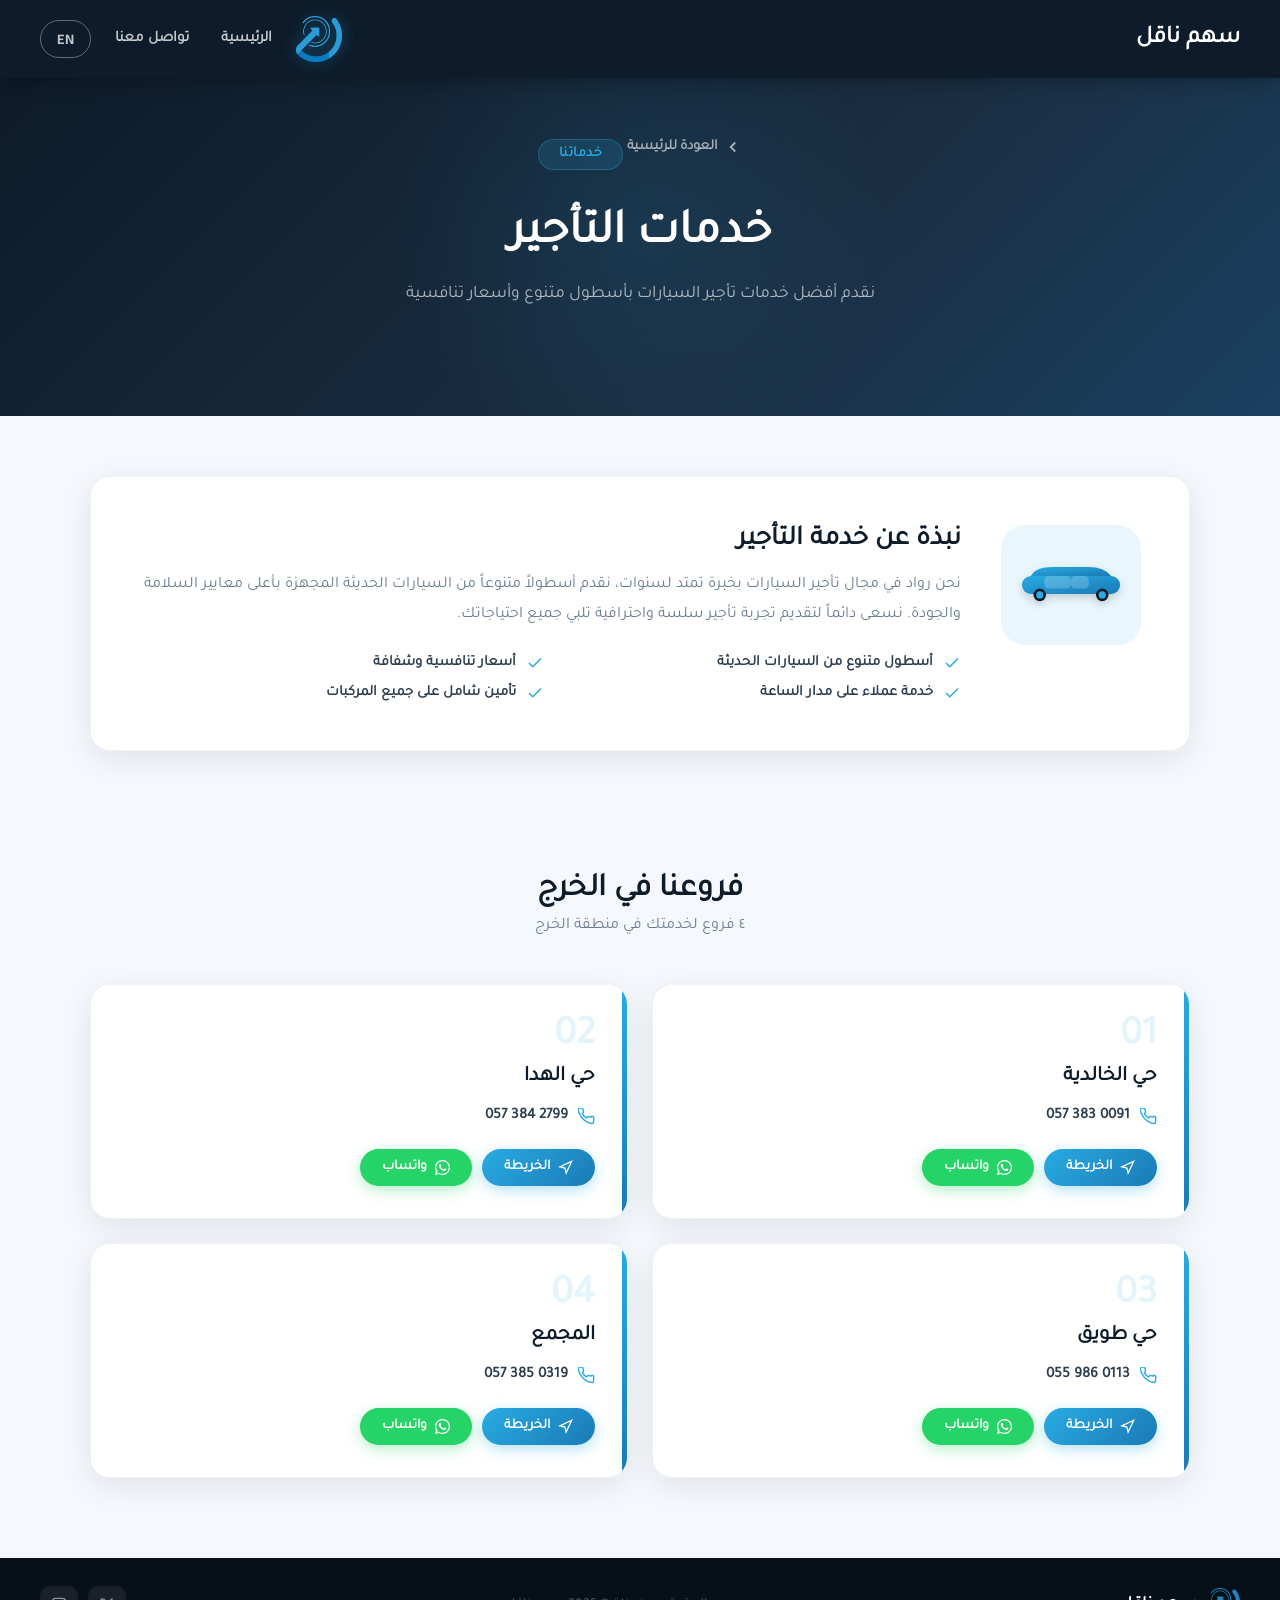
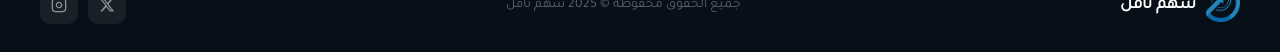
==== commit 818dfa60: "11" ====
--- a/rental.html
+++ b/rental.html
@@ -50,7 +50,7 @@
         <div class="rental-container">
             <div class="about-card">
                 <div class="about-icon">
-                    <svg viewBox="0 0 24 24" fill="none" stroke="currentColor" stroke-width="1.8" stroke-linecap="round" stroke-linejoin="round"><path d="M5 17H3a2 2 0 01-2-2v-4l2-4h14l2 4v4a2 2 0 01-2 2h-2"/><circle cx="7" cy="17" r="2"/><circle cx="17" cy="17" r="2"/><path d="M9 17h6"/><path d="M3 11h18"/></svg>
+                    <img src="car.svg" alt="سيارة التأجير" class="about-car-img">
                 </div>
                 <div class="about-text">
                     <h2 data-i18n="about_title">نبذة عن خدمة التأجير</h2>
@@ -270,6 +270,10 @@
             backLink.style.flexDirection = lang === 'ar' ? '' : 'row-reverse';
         }
 
+        document.addEventListener('DOMContentLoaded', () => {
+            setLanguage(currentLang);
+        });
+
         document.getElementById('lang-toggle').addEventListener('click', () => {
             setLanguage(currentLang === 'ar' ? 'en' : 'ar');
         });
--- a/style.css
+++ b/style.css
@@ -1,3 +1,11 @@
+@font-face {
+    font-family: 'Tajawal';
+    src: url('fonts/Tajawal-Regular.ttf') format('truetype');
+    font-weight: 400;
+    font-style: normal;
+    font-display: swap;
+}
+
 :root {
     --blue: #29ABE2;
     --blue-dark: #1a7ab5;
@@ -49,7 +57,7 @@
 html { scroll-behavior: smooth; }
 
 body {
-    font-family: 'Cairo', sans-serif;
+    font-family: 'Tajawal', sans-serif;
     background: var(--bg);
     color: var(--text);
     direction: rtl;
@@ -665,6 +673,80 @@
     box-shadow: 0 10px 28px rgba(41,171,226,0.55);
 }
 
+/* ===== RENTAL CLICK SPLASH ===== */
+.rental-splash {
+    position: fixed;
+    inset: 0;
+    background: rgba(13, 27, 42, 0.97);
+    display: flex;
+    align-items: center;
+    justify-content: center;
+    z-index: 9998;
+    pointer-events: none;
+    opacity: 0;
+    transition: opacity 0.25s ease;
+}
+.rental-splash.hidden {
+    display: none;
+}
+.rental-splash.visible {
+    display: flex;
+    opacity: 1;
+    pointer-events: auto;
+}
+.rental-splash-content {
+    text-align: center;
+    color: #ffffff;
+}
+.rental-splash-tag {
+    display: inline-block;
+    padding: 14px 28px;
+    background: rgba(255,255,255,0.1);
+    border: 1px solid rgba(255,255,255,0.18);
+    border-radius: 999px;
+    font-size: 1.2rem;
+    font-weight: 800;
+    letter-spacing: 0.2em;
+    margin-bottom: 28px;
+}
+.rental-car-track {
+    position: relative;
+    width: min(90vw, 700px);
+    height: 120px;
+    overflow: hidden;
+    margin: 0 auto;
+}
+.rental-car {
+    position: absolute;
+    right: -180px;
+    top: 50%;
+    transform: translateY(-50%);
+    width: 180px;
+    color: #29ABE2;
+    animation: none;
+}
+.rental-splash.visible .rental-car {
+    animation: rental-car-drive 1.2s ease-in-out forwards;
+}
+.rental-car img,
+.rental-car svg {
+    width: 100%;
+    height: auto;
+}
+@keyframes rental-car-drive {
+    0% {
+        right: -220px;
+        transform: translateY(-50%) scale(0.95);
+    }
+    30% {
+        transform: translateY(-50%) scale(1.05);
+    }
+    100% {
+        right: 110%;
+        transform: translateY(-50%) scale(1);
+    }
+}
+
 /* ===== RESPONSIVE ===== */
 @media (max-width: 900px) {
     .contact-cards { grid-template-columns: repeat(2, 1fr); }
--- a/rental.css
+++ b/rental.css
@@ -72,20 +72,21 @@
 }
 
 .about-icon {
-    width: 80px;
-    height: 80px;
+    width: 140px;
+    height: 120px;
     background: rgba(41,171,226,0.1);
-    border-radius: 20px;
+    border-radius: 24px;
     display: flex;
     align-items: center;
     justify-content: center;
     flex-shrink: 0;
-}
-
-.about-icon svg {
-    width: 42px;
-    height: 42px;
-    color: var(--blue);
+    padding: 12px;
+}
+
+.about-car-img {
+    width: 100%;
+    height: auto;
+    object-fit: contain;
 }
 
 .about-text h2 {
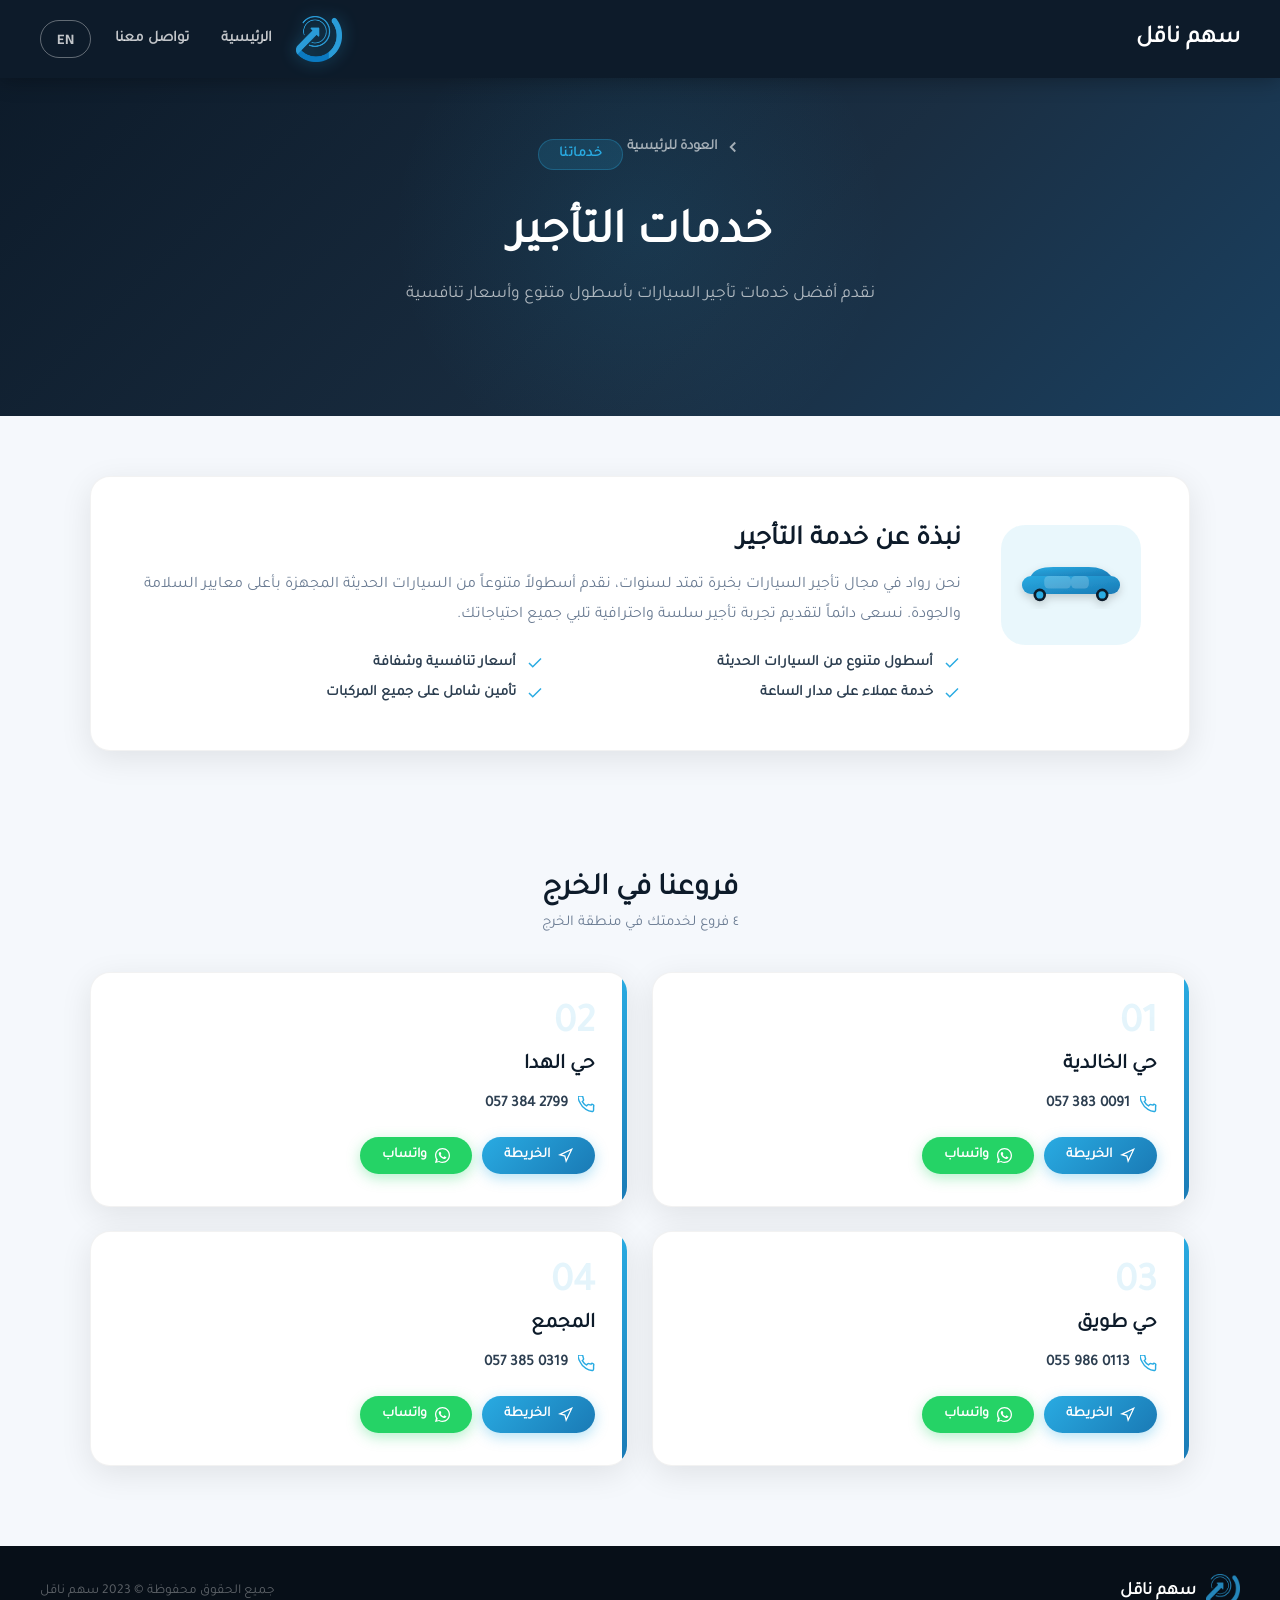
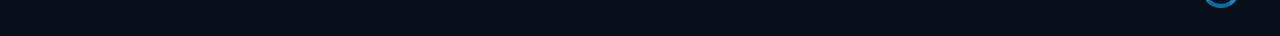
==== commit 79447040: "13" ====
--- a/rental.html
+++ b/rental.html
@@ -183,15 +183,7 @@
                 <img src="logo.png" alt="سهم ناقل" class="footer-logo">
                 <span data-i18n="company_name">سهم ناقل</span>
             </div>
-            <p class="footer-copy" data-i18n="footer_copy">جميع الحقوق محفوظة &copy; 2025 سهم ناقل</p>
-            <div class="social-links">
-                <a href="#" class="social-btn">
-                    <svg viewBox="0 0 24 24" fill="currentColor"><path d="M18.244 2.25h3.308l-7.227 8.26 8.502 11.24H16.17l-5.214-6.817L4.99 21.75H1.68l7.73-8.835L1.254 2.25H8.08l4.713 6.231zm-1.161 17.52h1.833L7.084 4.126H5.117z"/></svg>
-                </a>
-                <a href="#" class="social-btn">
-                    <svg viewBox="0 0 24 24" fill="none" stroke="currentColor" stroke-width="2"><rect x="2" y="2" width="20" height="20" rx="5" ry="5"/><path d="M16 11.37A4 4 0 1112.63 8 4 4 0 0116 11.37z"/><line x1="17.5" y1="6.5" x2="17.51" y2="6.5"/></svg>
-                </a>
-            </div>
+            <p class="footer-copy" data-i18n="footer_copy">جميع الحقوق محفوظة &copy; 2023 سهم ناقل</p>
         </div>
     </footer>
 
@@ -219,7 +211,7 @@
                 branch4_name:    'المجمع',
                 btn_map:         'الخريطة',
                 btn_whatsapp:    'واتساب',
-                footer_copy:     'جميع الحقوق محفوظة © 2025 سهم ناقل',
+                footer_copy:     'جميع الحقوق محفوظة © 2023 سهم ناقل',
             },
             en: {
                 company_name:    'Sahm Naqil',
@@ -243,7 +235,7 @@
                 branch4_name:    'Al-Majma\'a',
                 btn_map:         'Map',
                 btn_whatsapp:    'WhatsApp',
-                footer_copy:     'All Rights Reserved © 2025 Sahm Naqil',
+                footer_copy:     'All Rights Reserved © 2023 Sahm Naqil',
             }
         };
 
--- a/style.css
+++ b/style.css
@@ -254,26 +254,27 @@
 
 .section-header {
     text-align: center;
-    margin-bottom: 48px;
+    margin-bottom: 32px;
 }
 
 .section-header h2 {
-    font-size: 2rem;
+    font-size: 1.9rem;
     font-weight: 900;
     color: var(--navy);
-    margin-bottom: 8px;
+    margin-bottom: 6px;
 }
 
 .section-header p {
     color: var(--text-light);
-    font-size: 1rem;
+    font-size: 0.94rem;
 }
 
 /* ===== CARDS GRID ===== */
 .cards-grid {
     display: grid;
-    grid-template-columns: repeat(2, 1fr);
-    gap: 24px;
+    grid-template-columns: repeat(auto-fit, minmax(220px, 1fr));
+    gap: 16px;
+    align-items: stretch;
 }
 
 /* ===== CARD ===== */
@@ -281,7 +282,7 @@
     position: relative;
     background: var(--white);
     border-radius: var(--radius);
-    min-height: 280px;
+    min-height: 220px;
     display: flex;
     align-items: center;
     justify-content: center;
@@ -293,15 +294,15 @@
 }
 
 .card:hover {
-    transform: translateY(-6px);
-    box-shadow: 0 20px 50px rgba(41,171,226,0.18);
+    transform: translateY(-4px);
+    box-shadow: 0 16px 40px rgba(41,171,226,0.16);
 }
 
 .card-accent {
     position: absolute;
     top: 0;
     right: 0;
-    width: 5px;
+    width: 4px;
     height: 100%;
     background: linear-gradient(180deg, var(--blue), var(--blue-dark));
     border-radius: 0 var(--radius) var(--radius) 0;
@@ -312,26 +313,26 @@
 
 .card-content {
     text-align: center;
-    padding: 32px;
+    padding: 22px 24px;
     position: relative;
     z-index: 1;
     transition: opacity 0.3s ease, transform 0.3s ease;
 }
 
 .card-num {
-    font-size: 3.5rem;
+    font-size: 3.2rem;
     font-weight: 900;
     color: var(--blue);
     opacity: 0.12;
     line-height: 1;
-    margin-bottom: 12px;
+    margin-bottom: 10px;
 }
 
 .card-content h3 {
-    font-size: 1.7rem;
+    font-size: 1.45rem;
     font-weight: 700;
     color: var(--navy);
-    margin-bottom: 10px;
+    margin-bottom: 8px;
 }
 
 .card-desc {
@@ -342,20 +343,20 @@
 
 /* ===== CARD ICON ===== */
 .card-icon {
-    width: 72px;
-    height: 72px;
+    width: 62px;
+    height: 62px;
     background: rgba(41,171,226,0.1);
-    border-radius: 20px;
-    display: flex;
-    align-items: center;
-    justify-content: center;
-    margin: 0 auto 16px;
+    border-radius: 18px;
+    display: flex;
+    align-items: center;
+    justify-content: center;
+    margin: 0 auto 14px;
     transition: background 0.3s ease;
 }
 
 .card-icon svg {
-    width: 38px;
-    height: 38px;
+    width: 32px;
+    height: 32px;
     color: var(--blue);
     transition: color 0.3s ease;
 }
@@ -752,12 +753,207 @@
     .contact-cards { grid-template-columns: repeat(2, 1fr); }
 }
 
+.creative-section {
+    padding: 80px 24px;
+    background: linear-gradient(180deg, rgba(9,19,35,0.04) 0%, rgba(245,248,252,1) 100%);
+}
+
+.creative-container {
+    max-width: 1160px;
+    margin: 0 auto;
+    display: grid;
+    grid-template-columns: 1.05fr 0.95fr;
+    gap: 32px;
+    align-items: center;
+}
+
+.creative-copy .section-tag {
+    display: inline-flex;
+    padding: 10px 18px;
+    border-radius: 999px;
+    background: rgba(41,171,226,0.12);
+    color: var(--blue);
+    font-weight: 700;
+    letter-spacing: 0.1em;
+    text-transform: uppercase;
+    margin-bottom: 18px;
+}
+
+.creative-copy h2 {
+    font-size: clamp(2rem, 3.5vw, 3.4rem);
+    line-height: 1.05;
+    margin-bottom: 20px;
+    color: var(--navy);
+}
+
+.creative-copy p {
+    max-width: 620px;
+    color: var(--text-light);
+    font-size: 1rem;
+    line-height: 1.85;
+    margin-bottom: 30px;
+}
+
+.creative-steps {
+    display: grid;
+    gap: 18px;
+    margin-bottom: 30px;
+}
+
+.creative-step {
+    display: grid;
+    grid-template-columns: 56px 1fr;
+    gap: 18px;
+    align-items: flex-start;
+    background: #fff;
+    border-radius: 24px;
+    padding: 20px;
+    border: 1px solid rgba(41,171,226,0.14);
+    box-shadow: 0 16px 50px rgba(10,23,38,0.05);
+}
+
+.creative-step strong {
+    width: 56px;
+    height: 56px;
+    border-radius: 18px;
+    display: inline-grid;
+    place-items: center;
+    background: rgba(41,171,226,0.12);
+    color: var(--blue);
+    font-size: 1.05rem;
+}
+
+.creative-step h3 {
+    font-size: 1.05rem;
+    margin-bottom: 8px;
+    color: var(--navy);
+}
+
+.creative-step p {
+    margin: 0;
+    color: var(--text-light);
+    line-height: 1.7;
+}
+
+.creative-road {
+    display: flex;
+    justify-content: center;
+    align-items: center;
+}
+
+.road-frame {
+    position: relative;
+    width: 100%;
+    min-height: 420px;
+    border-radius: 40px;
+    background: radial-gradient(circle at top, rgba(41,171,226,0.12), transparent 48%),
+                linear-gradient(180deg, #ffffff 0%, #f8fbff 40%, #eff7ff 100%);
+    border: 1px solid rgba(41,171,226,0.12);
+    overflow: hidden;
+    box-shadow: 0 30px 80px rgba(10,23,38,0.08);
+}
+
+.road-track {
+    position: absolute;
+    inset: 38px;
+    border-radius: 34px;
+    background: linear-gradient(180deg, rgba(13,27,42,0.88), rgba(10,18,31,0.98));
+    box-shadow: inset 0 0 0 1px rgba(255,255,255,0.05);
+}
+
+.road-track::before {
+    content: '';
+    position: absolute;
+    inset: 24px;
+    border-radius: 24px;
+    background: radial-gradient(circle at 30% 30%, rgba(255,255,255,0.08), transparent 22%),
+                linear-gradient(180deg, rgba(255,255,255,0.06) 0%, transparent 100%);
+}
+
+.road-dash {
+    position: absolute;
+    top: 50%;
+    left: 8%;
+    width: 84%;
+    height: 8px;
+    transform: translateY(-50%);
+    background: repeating-linear-gradient(90deg, rgba(255,255,255,0.3), rgba(255,255,255,0.3) 24px, transparent 24px, transparent 44px);
+    border-radius: 10px;
+}
+
+.car-pulse {
+    position: absolute;
+    width: 92px;
+    height: 92px;
+    border-radius: 50%;
+    background: rgba(41,171,226,0.12);
+    display: grid;
+    place-items: center;
+    animation: car-drive 8s ease-in-out infinite;
+}
+
+.car-icon {
+    width: 62px;
+    height: 62px;
+    border-radius: 22px;
+    background: rgba(255,255,255,0.92);
+    display: grid;
+    place-items: center;
+    box-shadow: 0 12px 30px rgba(20,61,112,0.14);
+}
+
+.car-icon svg {
+    width: 28px;
+    height: 28px;
+    color: var(--blue);
+}
+
+@keyframes car-drive {
+    0%, 100% { left: 8%; top: 45%; }
+    25% { left: 80%; top: 45%; }
+    40% { left: 80%; top: 20%; }
+    60% { left: 12%; top: 20%; }
+    75% { left: 12%; top: 70%; }
+}
+
+@media (max-width: 980px) {
+    .creative-container {
+        grid-template-columns: 1fr;
+    }
+}
+
 @media (max-width: 640px) {
-    header { padding: 14px 20px; }
+    header { padding: 14px 18px; }
     nav { display: none; }
-    .hero { padding: 60px 20px; }
-    .cards-grid { grid-template-columns: 1fr; }
-    .contact-cards { grid-template-columns: 1fr; }
+    .hero {
+        padding: 48px 18px;
+        min-height: 360px;
+    }
+    .hero-tag { margin-bottom: 18px; }
+    .hero-sub { margin-bottom: 26px; font-size: 1rem; }
+    .hero-btn { padding: 12px 28px; font-size: 0.95rem; }
+    #services { margin: 50px auto; padding: 0 18px; }
+    .section-header { margin-bottom: 24px; }
+    .section-header h2 { font-size: 1.75rem; }
+    .cards-grid { grid-template-columns: 1fr; gap: 14px; }
+    .card { min-height: 200px; }
+    .card-content { padding: 18px 20px; }
+    .card-content h3 { font-size: 1.3rem; }
+    .card-icon { width: 56px; height: 56px; margin-bottom: 12px; }
+    .card-icon svg { width: 28px; height: 28px; }
+    .contact-section { padding: 50px 18px; }
+    .contact-text { margin-bottom: 30px; }
+    .contact-text h2 { font-size: 1.7rem; }
+    .contact-cards { grid-template-columns: 1fr; gap: 14px; }
+    .contact-card { padding: 18px 16px; gap: 12px; }
+    .contact-icon { width: 44px; height: 44px; }
+    .creative-section { padding: 50px 18px; }
+    .creative-copy h2 { font-size: 2rem; }
+    .creative-copy p { margin-bottom: 24px; }
+    .creative-steps { gap: 14px; }
+    .creative-step { grid-template-columns: 1fr; padding: 16px; }
+    .creative-step strong { width: 48px; height: 48px; font-size: 0.95rem; }
+    .creative-road { order: -1; }
+    .road-frame { min-height: 300px; }
     .footer-inner { flex-direction: column; text-align: center; gap: 14px; }
-    .card { min-height: 220px; }
-}
+}
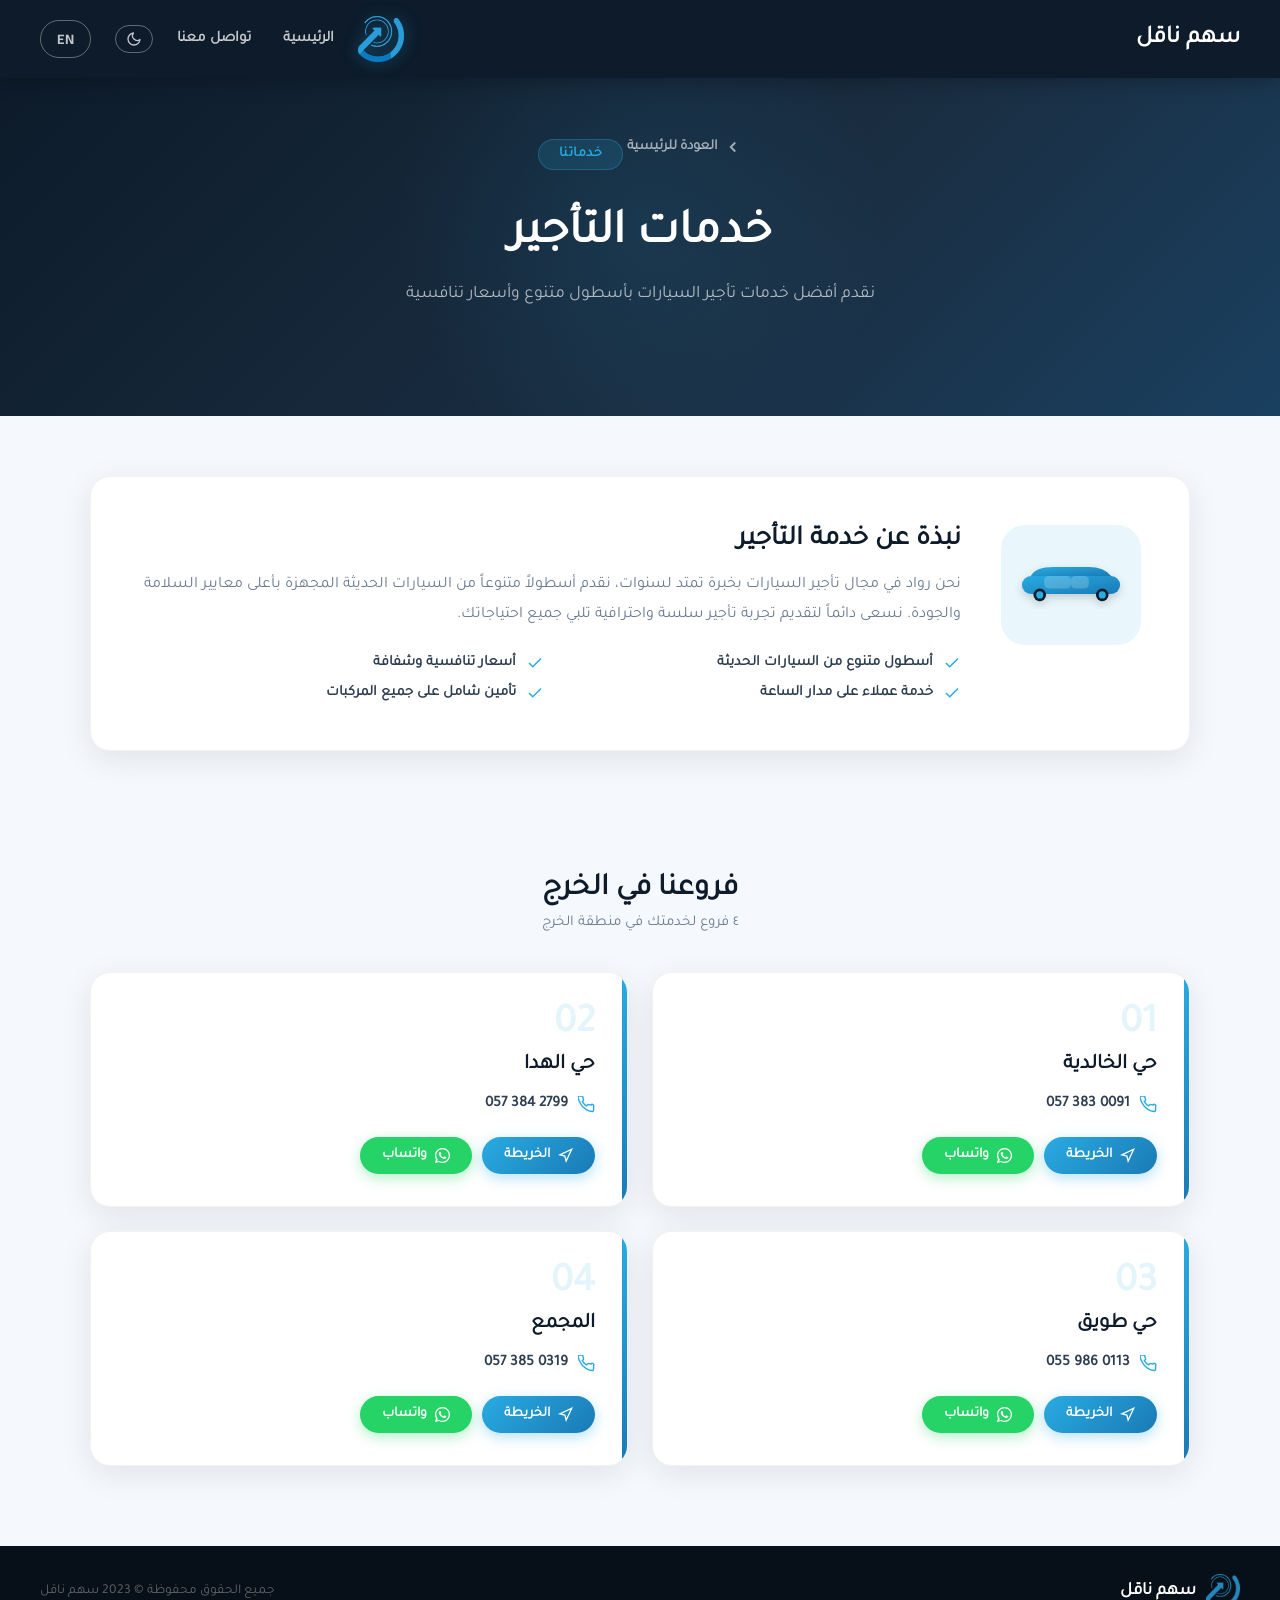
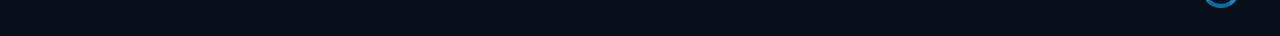
==== commit 5f3ae97a: "14" ====
--- a/rental.html
+++ b/rental.html
@@ -27,6 +27,9 @@
                     <a href="index.html" data-i18n="nav_home">الرئيسية</a>
                     <a href="index.html#contact" data-i18n="nav_contact">تواصل معنا</a>
                 </nav>
+                <button id="dark-toggle" class="lang-btn dark-btn" title="الوضع الليلي">
+                    <svg id="dark-icon" viewBox="0 0 24 24" fill="none" stroke="currentColor" stroke-width="2" stroke-linecap="round" stroke-linejoin="round" width="16" height="16"><path d="M21 12.79A9 9 0 1111.21 3 7 7 0 0021 12.79z"/></svg>
+                </button>
                 <button id="lang-toggle" class="lang-btn">EN</button>
             </div>
         </div>
@@ -269,6 +272,30 @@
         document.getElementById('lang-toggle').addEventListener('click', () => {
             setLanguage(currentLang === 'ar' ? 'en' : 'ar');
         });
+
+        /* ── Dark Mode ── */
+        const darkToggle = document.getElementById('dark-toggle');
+        const darkIcon   = document.getElementById('dark-icon');
+        const moonSVG = `<path d="M21 12.79A9 9 0 1111.21 3 7 7 0 0021 12.79z"/>`;
+        const sunSVG  = `<circle cx="12" cy="12" r="5"/><line x1="12" y1="1" x2="12" y2="3"/><line x1="12" y1="21" x2="12" y2="23"/><line x1="4.22" y1="4.22" x2="5.64" y2="5.64"/><line x1="18.36" y1="18.36" x2="19.78" y2="19.78"/><line x1="1" y1="12" x2="3" y2="12"/><line x1="21" y1="12" x2="23" y2="12"/><line x1="4.22" y1="19.78" x2="5.64" y2="18.36"/><line x1="18.36" y1="5.64" x2="19.78" y2="4.22"/>`;
+
+        function setDarkMode(enabled) {
+            document.body.classList.toggle('dark', enabled);
+            darkIcon.innerHTML = enabled ? sunSVG : moonSVG;
+            localStorage.setItem('darkMode', enabled ? '1' : '0');
+        }
+
+        darkToggle.addEventListener('click', () => setDarkMode(!document.body.classList.contains('dark')));
+
+        const saved = localStorage.getItem('darkMode');
+        if (saved !== null) {
+            setDarkMode(saved === '1');
+        } else {
+            setDarkMode(window.matchMedia('(prefers-color-scheme: dark)').matches);
+        }
+        window.matchMedia('(prefers-color-scheme: dark)').addEventListener('change', e => {
+            if (localStorage.getItem('darkMode') === null) setDarkMode(e.matches);
+        });
     </script>
 
 </body>
--- a/style.css
+++ b/style.css
@@ -921,6 +921,65 @@
         grid-template-columns: 1fr;
     }
 }
+
+/* ===== DARK MODE ===== */
+.dark-btn {
+    padding: 5px 10px;
+    display: inline-flex;
+    align-items: center;
+    justify-content: center;
+}
+
+body.dark {
+    --bg: #0b1520;
+    --text: #dde8f2;
+    --text-light: #7d98b3;
+    background: var(--bg);
+    color: var(--text);
+}
+
+body.dark .section-header h2,
+body.dark .card-content h3,
+body.dark .creative-copy h2,
+body.dark .creative-step h3 {
+    color: #e8f0f7;
+}
+
+body.dark .card {
+    background: #111e2e;
+    border-color: rgba(255,255,255,0.07);
+}
+
+body.dark .creative-section {
+    background: linear-gradient(180deg, #080f1a 0%, #0b1520 100%);
+}
+
+body.dark .creative-step {
+    background: #111e2e;
+    border-color: rgba(41,171,226,0.18);
+}
+
+body.dark .road-frame {
+    background: radial-gradient(circle at top, rgba(41,171,226,0.12), transparent 48%),
+                linear-gradient(180deg, #152030 0%, #0f1a28 100%);
+    border-color: rgba(41,171,226,0.15);
+}
+
+body.dark .car-icon {
+    background: rgba(255,255,255,0.08);
+}
+
+body.dark .option-btn {
+    background: #1a2e42;
+    color: var(--blue);
+}
+
+body.dark .option-btn:hover {
+    background: var(--white);
+    color: var(--navy);
+}
+
+/* ===== END DARK MODE ===== */
 
 @media (max-width: 640px) {
     header { padding: 14px 18px; }
--- a/rental.css
+++ b/rental.css
@@ -245,6 +245,23 @@
 .branch-wa-btn svg { width: 15px; height: 15px; }
 .branch-wa-btn:hover { transform: translateY(-2px); box-shadow: 0 8px 20px rgba(37,211,102,0.45); }
 
+/* ===== DARK MODE ===== */
+body.dark .about-card,
+body.dark .branch-card {
+    background: #111e2e;
+    border-color: rgba(255,255,255,0.07);
+}
+
+body.dark .about-text h2,
+body.dark .branch-name {
+    color: #e8f0f7;
+}
+
+body.dark .feature-item,
+body.dark .branch-detail {
+    color: var(--text);
+}
+
 /* ===== RESPONSIVE ===== */
 @media (max-width: 768px) {
     .about-card { flex-direction: column; padding: 28px; gap: 24px; }
